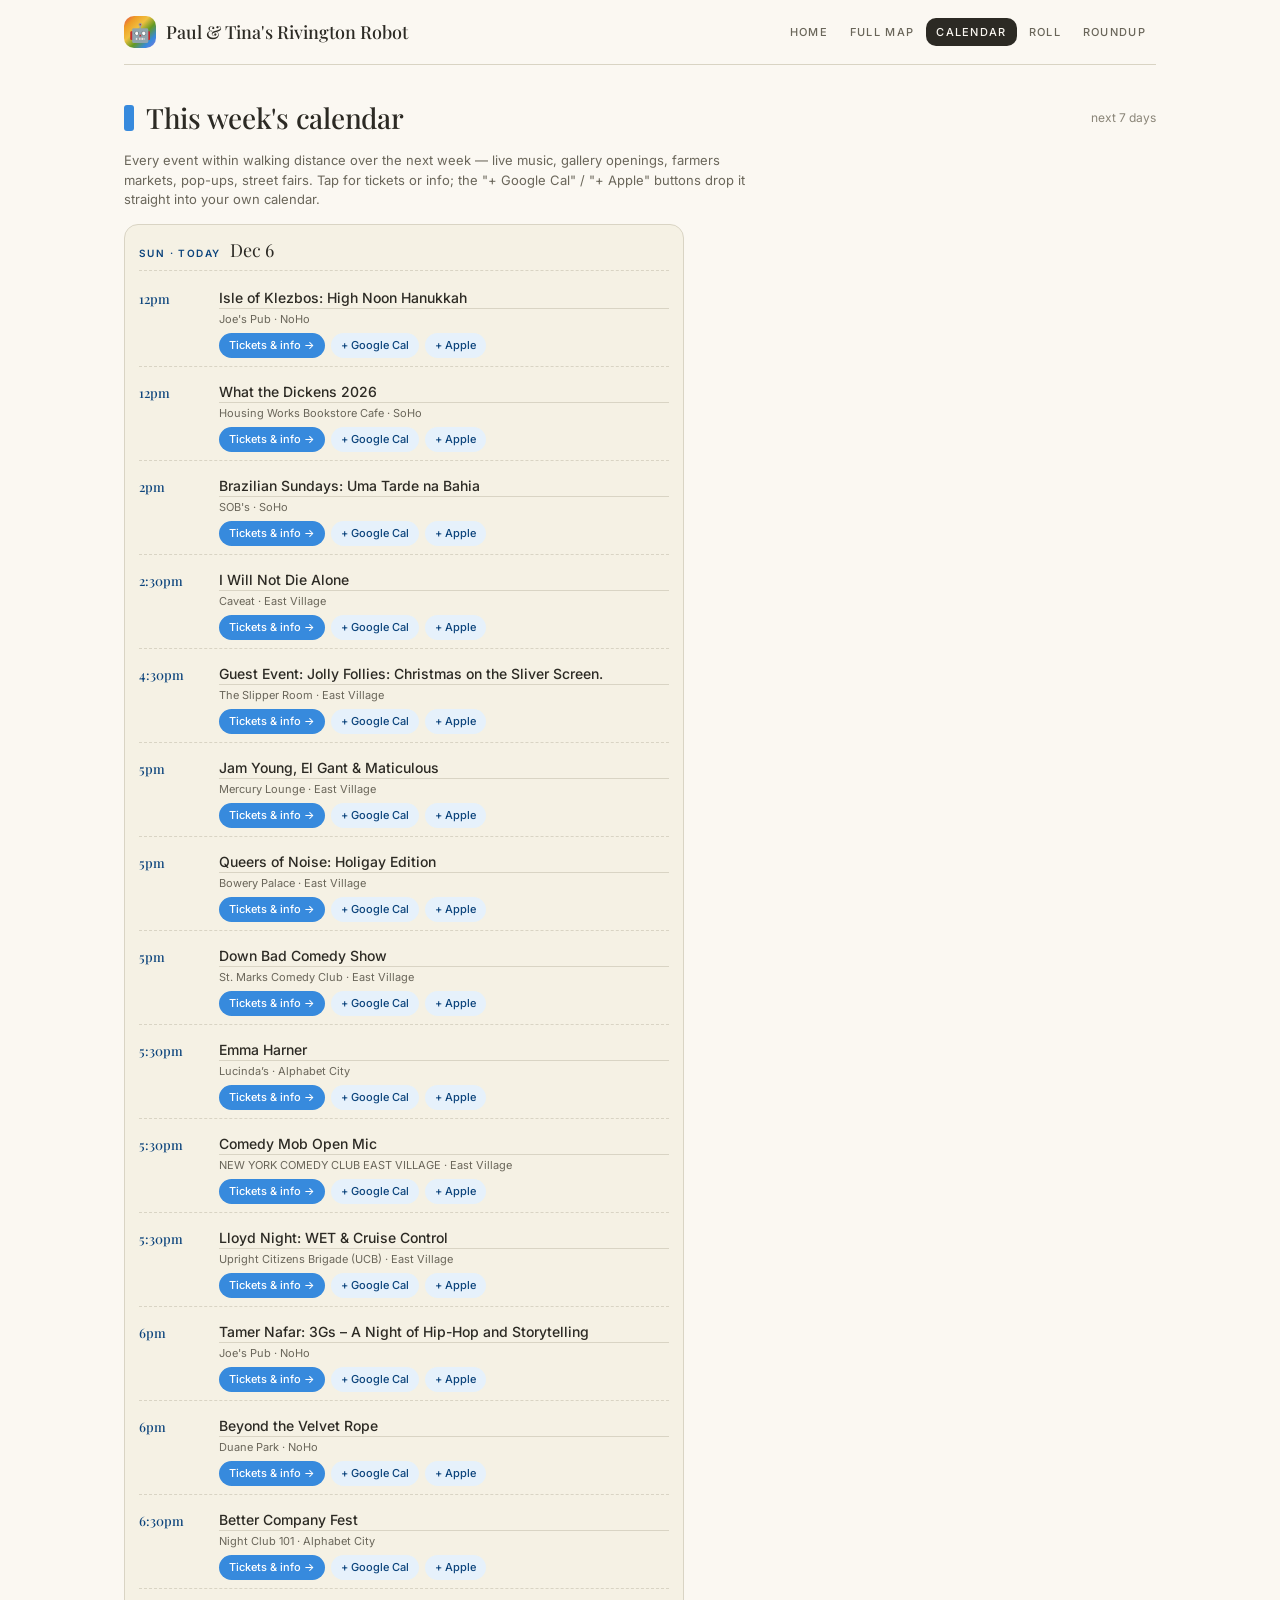
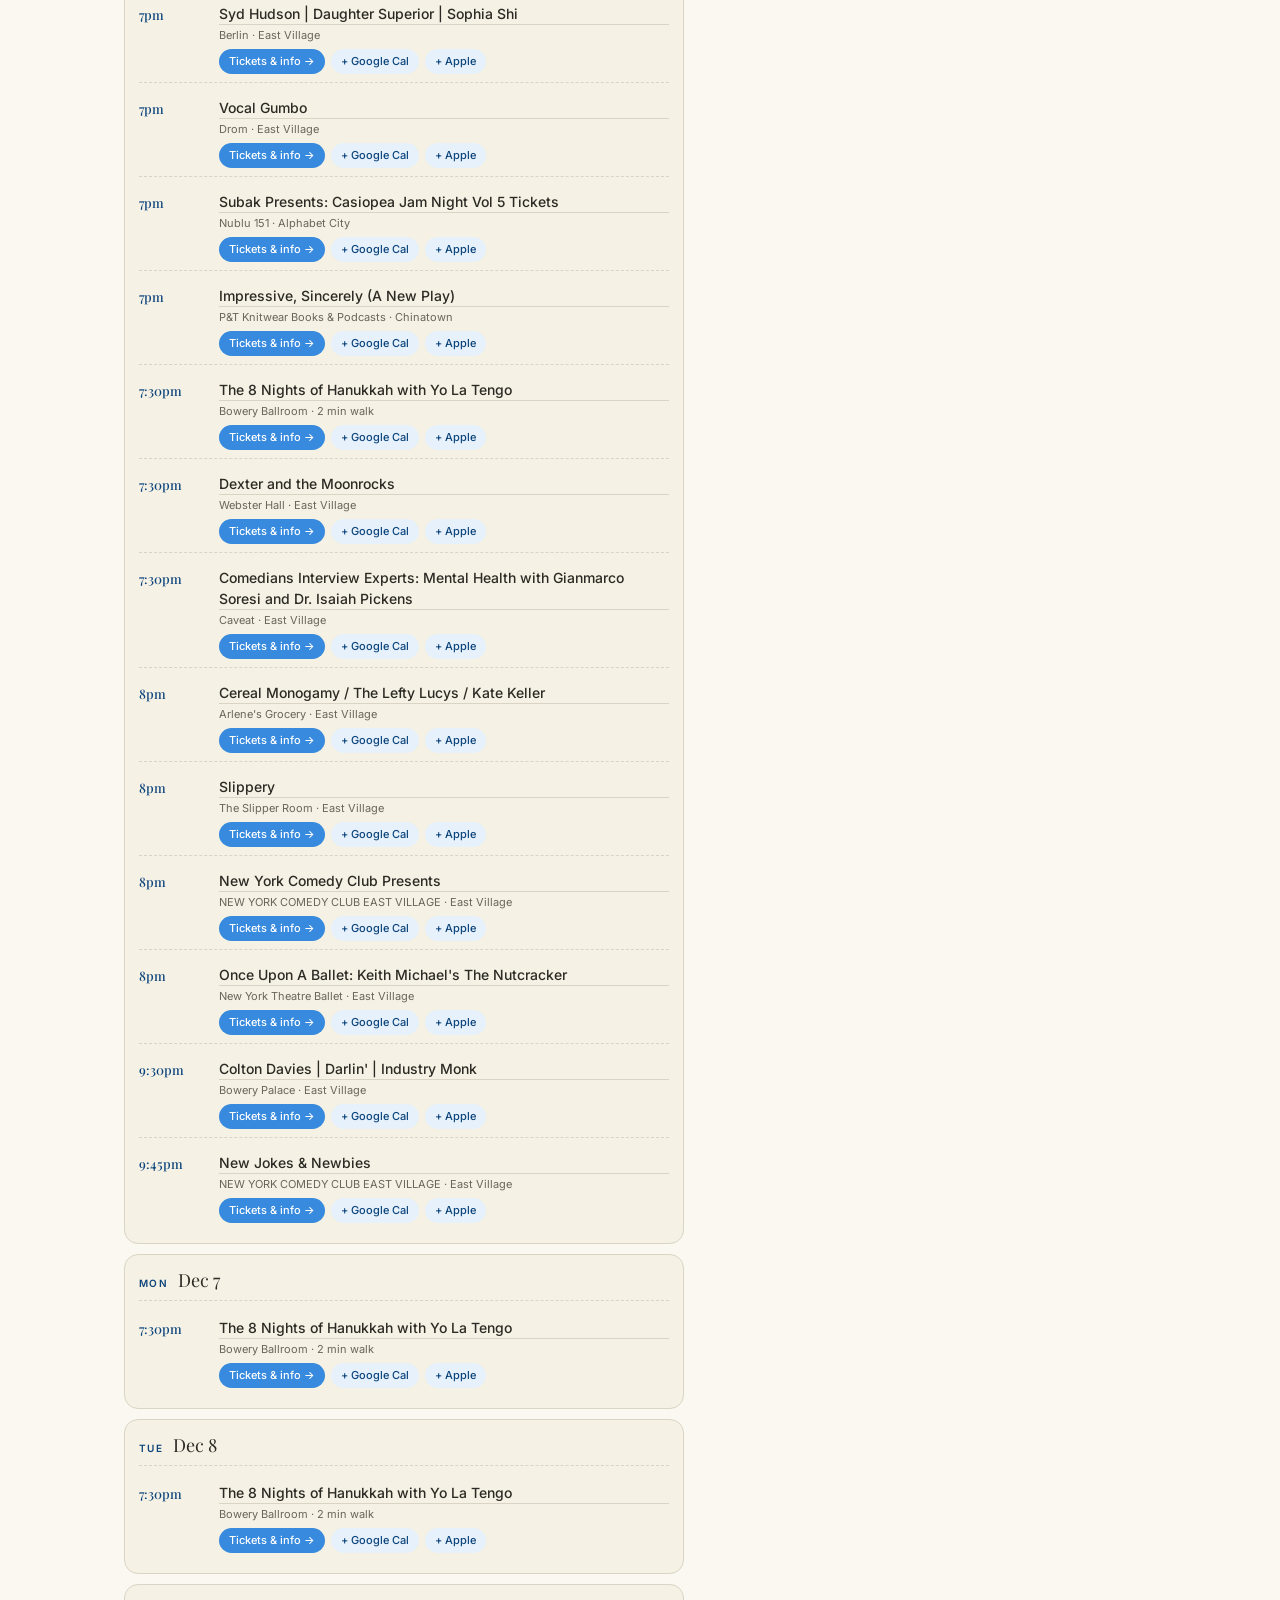
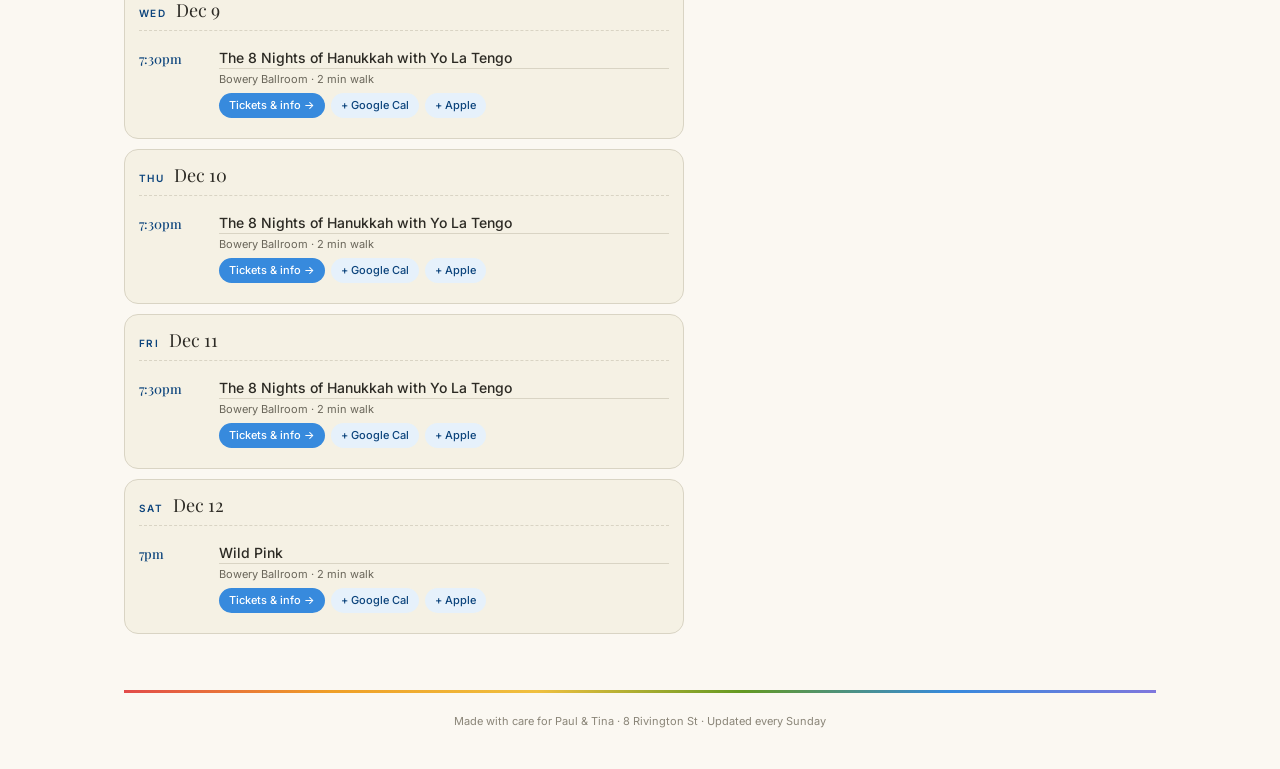
==== calendar.html @ 606c78be "Fix map list error, drop less-certain toggle, hero roundup CTA, ROLL in nav, today/tomorrow only - F" ====
<!DOCTYPE html>
<html lang="en">
<head>
<meta charset="UTF-8">
<meta name="viewport" content="width=device-width, initial-scale=1.0">
<title>Calendar · Rivington Robot</title>
<link rel="stylesheet" href="styles.css">
</head>
<body>

<div class="container">

  <nav class="nav">
    <div class="nav-brand">
      <div class="nav-logo">🤖</div>
      <div class="nav-title">Paul & Tina's Rivington Robot</div>
    </div>
    <button class="nav-toggle" onclick="document.querySelector('.nav-links').classList.toggle('open')">☰</button>
    <div class="nav-links">
      <a href="index.html">HOME</a>
      <a href="map.html">FULL MAP</a>
      <a href="calendar.html" class="active">CALENDAR</a>
      <a href="roll.html">ROLL</a>
      <a href="roundup.html">ROUNDUP</a>
    </div>
  </nav>

  <section>
    <div class="section-head">
      <div class="section-bar blue"></div>
      <h2>This week's calendar</h2>
      <span class="sub">next 7 days</span>
    </div>
    <p class="section-intro">Every event within walking distance over the next week — live music, gallery openings, farmers markets, pop-ups, street fairs. Tap for tickets or info; the "+ Google Cal" / "+ Apple" buttons drop it straight into your own calendar.</p>
    <div class="week-cal" id="cal-list"><p class="event-empty">Loading this week's events…</p></div>
  </section>

  <footer class="footer">
    <div class="footer-gradient"></div>
    Made with care for Paul & Tina · 8 Rivington St · Updated every Sunday
  </footer>

</div>
<script src="js/events.js"></script>
<script>
try { RobotEvents.initWeek({ listId: 'cal-list', days: 7, perDay: 50 }); } catch (e) { console.error(e); }
</script>
</body>
</html>
---- styles.css ----
/* Paul & Tina's Rivington Robot — shared styles */

@import url('https://fonts.googleapis.com/css2?family=Playfair+Display:wght@400;500;600&family=Inter:wght@400;500;600&display=swap');

:root {
  --cream: #FBF8F2;
  --cream-2: #F5F1E4;
  --cream-3: #EFE8D4;
  --ink: #2C2A24;
  --ink-2: #6a665a;
  --ink-3: #8a8578;
  --rule: #D9D4C4;

  --red: #E24B4A; --red-50: #FCEBEB; --red-800: #A32D2D;
  --orange: #EF9F27; --orange-50: #FAEEDA; --orange-800: #854F0B;
  --yellow: #F0C040;
  --green: #639922; --green-50: #EAF3DE; --green-800: #3B6D11;
  --blue: #378ADD; --blue-50: #E6F1FB; --blue-800: #0C447C;
  --purple: #7F77DD; --purple-50: #EEEDFE; --purple-800: #3C3489;
  --pink: #D4537E; --pink-50: #FBEAF0; --pink-800: #993556;

  --serif: 'Playfair Display', Georgia, serif;
  --sans: 'Inter', -apple-system, BlinkMacSystemFont, system-ui, sans-serif;
}

* { box-sizing: border-box; }

html, body {
  margin: 0; padding: 0;
  background: var(--cream);
  color: var(--ink);
  font-family: var(--sans);
  font-size: 15px;
  line-height: 1.5;
  -webkit-font-smoothing: antialiased;
  scroll-behavior: smooth;
}

a { color: inherit; text-decoration: none; }

.container { max-width: 1080px; margin: 0 auto; padding: 0 24px; }

/* ============ TOP NAV ============ */
.nav {
  display: flex;
  align-items: center;
  justify-content: space-between;
  padding: 16px 0;
  border-bottom: 0.5px solid var(--rule);
  position: sticky;
  top: 0;
  background: rgba(251, 248, 242, 0.95);
  backdrop-filter: blur(8px);
  -webkit-backdrop-filter: blur(8px);
  z-index: 100;
}
.nav-brand { display: flex; align-items: center; gap: 10px; }
.nav-logo {
  width: 32px; height: 32px;
  border-radius: 10px;
  background: linear-gradient(135deg, var(--red) 0%, var(--orange) 20%, var(--yellow) 40%, var(--green) 60%, var(--blue) 80%, var(--purple) 100%);
  display: flex; align-items: center; justify-content: center;
  color: white; font-size: 18px;
}
.nav-title { font-family: var(--serif); font-size: 18px; font-weight: 500; }
.nav-links { display: flex; gap: 2px; font-size: 11px; letter-spacing: 1.3px; font-weight: 500; flex-wrap: wrap; }
.nav-links a {
  padding: 6px 10px; border-radius: 10px; color: var(--ink-2);
  transition: background 0.15s;
}
.nav-links a:hover { background: var(--cream-2); }
.nav-links a.active { background: var(--ink); color: var(--cream); }

.nav-toggle { display: none; background: none; border: none; cursor: pointer; padding: 6px; font-size: 20px; }
@media (max-width: 680px) {
  .nav-links { display: none; position: absolute; top: 64px; right: 24px; left: 24px; background: var(--cream); border: 0.5px solid var(--rule); border-radius: 12px; padding: 8px; flex-direction: column; gap: 2px; box-shadow: 0 8px 20px rgba(0,0,0,0.05); }
  .nav-links.open { display: flex; }
  .nav-links a { padding: 10px; }
  .nav-toggle { display: block; }
  .nav-title { font-size: 15px; }
}

/* ============ HERO (home page greeting + briefing) ============ */
.hero {
  padding: 28px 0 32px;
  border-bottom: 0.5px solid var(--rule);
}
.hero-head { margin-bottom: 20px; }
.hero-eyebrow {
  font-size: 10px;
  letter-spacing: 2.2px;
  font-weight: 600;
  color: var(--pink-800);
  text-transform: uppercase;
  margin-bottom: 8px;
}
.hero-title {
  font-family: var(--serif);
  font-size: 38px;
  font-weight: 500;
  line-height: 1.1;
  margin: 0 0 10px;
  letter-spacing: -0.02em;
  color: var(--ink);
}
.hero-sub {
  font-size: 14px;
  color: var(--ink-2);
  line-height: 1.55;
  max-width: 580px;
  margin: 0;
}
@media (max-width: 680px) { .hero-title { font-size: 30px; } }

.roundup-cta {
  display: flex; align-items: center; gap: 16px;
  margin: 20px 0 22px;
  padding: 16px 20px;
  background: linear-gradient(135deg, var(--orange-50) 0%, #FFF4DE 100%);
  border: 1px solid #F0D8A3;
  border-radius: 16px;
  text-decoration: none;
  color: var(--ink);
  transition: transform .15s ease, box-shadow .15s ease, background .15s ease;
  box-shadow: 0 1px 2px rgba(44, 42, 36, 0.04);
}
.roundup-cta:hover { transform: translateY(-2px); box-shadow: 0 8px 20px rgba(239, 159, 39, 0.18); }
.roundup-cta-body { flex: 1; min-width: 0; }
.roundup-cta-eyebrow { font-size: 10px; letter-spacing: 1.8px; color: var(--orange-800); font-weight: 600; text-transform: uppercase; margin-bottom: 4px; }
.roundup-cta-title { font-family: var(--serif); font-size: 20px; font-weight: 500; line-height: 1.15; letter-spacing: -0.01em; color: var(--ink); }
.roundup-cta-sub { font-size: 12.5px; color: var(--ink-2); margin-top: 4px; line-height: 1.45; }
.roundup-cta-arrow { font-size: 26px; color: var(--orange-800); flex: none; }

/* ============ BRIEFING ============ */
.briefing {
  padding: 16px 0 20px;
  border-bottom: 0.5px solid var(--rule);
}
.b-grid {
  display: grid;
  grid-template-columns: repeat(3, 1fr);
  gap: 10px;
}
@media (max-width: 680px) { .b-grid { grid-template-columns: 1fr; } }
.b-card {
  display: flex; gap: 12px; align-items: center;
  padding: 12px 14px;
  background: #ffffff;
  border: 0.5px solid var(--rule);
  border-radius: 14px;
  box-shadow: 0 1px 2px rgba(44, 42, 36, 0.03);
  transition: box-shadow .15s ease, transform .15s ease;
}
.b-card:hover { box-shadow: 0 4px 14px rgba(44, 42, 36, 0.06); }
.b-icon { font-size: 22px; line-height: 1; filter: saturate(0.9); }
.b-body { min-width: 0; flex: 1; }
.b-main { font-family: var(--serif); font-size: 18px; font-weight: 500; line-height: 1.15; color: var(--ink); white-space: nowrap; overflow: hidden; text-overflow: ellipsis; letter-spacing: -0.01em; }
.b-sub { font-size: 11.5px; color: var(--ink-2); margin-top: 2px; }
.b-sub a { color: var(--blue-800); border-bottom: 1px solid var(--blue-50); transition: border-color .15s; }
.b-sub a:hover { border-bottom-color: var(--blue); }

.section-intro { font-size: 13px; color: var(--ink-2); margin: -6px 0 14px; max-width: 640px; }
.cal-link { text-decoration: underline; color: var(--blue-800); }

.cta-big {
  font-size: 15px; padding: 14px 22px; font-weight: 500;
  background: var(--ink); color: var(--cream); border-color: transparent;
  margin-top: 20px;
  box-shadow: 0 2px 8px rgba(44, 42, 36, 0.12);
  transition: transform .15s ease, box-shadow .15s ease, background .15s ease;
}
.cta-big:hover { background: #3f3c35; transform: translateY(-1px); box-shadow: 0 6px 16px rgba(44, 42, 36, 0.16); }

/* ============ AT THE APARTMENT ============ */
.section-bar.yellow { background: var(--yellow); }
.home-sec { padding-top: 28px; padding-bottom: 28px; }
.ap-grid {
  display: grid;
  grid-template-columns: repeat(2, 1fr);
  gap: 12px;
}
@media (max-width: 680px) { .ap-grid { grid-template-columns: 1fr; } }
.ap-card {
  position: relative;
  padding: 18px 20px;
  background: #ffffff;
  border: 0.5px solid var(--rule);
  border-radius: 16px;
  box-shadow: 0 1px 2px rgba(44, 42, 36, 0.03);
}
.ap-card.ap-stub { background: var(--cream-2); border-style: dashed; box-shadow: none; }
.ap-icon { font-size: 22px; margin-bottom: 8px; }
.ap-title { font-size: 10px; letter-spacing: 1.6px; text-transform: uppercase; font-weight: 600; color: var(--ink-3); margin-bottom: 8px; }
.ap-main { font-family: var(--serif); font-size: 22px; font-weight: 500; line-height: 1.15; letter-spacing: -0.01em; color: var(--ink); }
.ap-sub { font-size: 12.5px; color: var(--ink-2); margin-top: 6px; line-height: 1.5; }

/* ============ CHIP ROW + DRILL-DOWN ============ */
.chip-row { display: flex; flex-wrap: wrap; gap: 6px; }
.filter-chip.partial { background: var(--cream-2); color: var(--ink-2); border-style: dashed; box-shadow: none; }
.chip-group { display: inline-flex; align-items: stretch; padding: 0; overflow: hidden; }
.chip-group .chip-label { padding: 6px 10px 6px 13px; cursor: pointer; }
.chip-group .chip-caret {
  background: transparent;
  border: none;
  border-left: 0.5px solid rgba(0,0,0,0.08);
  padding: 0 10px;
  color: inherit;
  cursor: pointer;
  font-size: 10px;
  opacity: 0.7;
  display: inline-flex; align-items: center;
  transition: transform .15s, opacity .15s, background .15s;
}
.chip-group.active .chip-caret { border-left-color: rgba(255,255,255,0.3); }
.chip-group .chip-caret:hover { opacity: 1; background: rgba(0,0,0,0.05); }
.chip-group.open .chip-caret { transform: rotate(180deg); opacity: 1; }
.chip-group.open { outline: 2px solid var(--ink); outline-offset: 2px; }

.sub-tray {
  margin-top: 10px;
  padding: 12px 14px;
  background: var(--cream-2);
  border: 0.5px solid var(--rule);
  border-radius: 14px;
  animation: trayIn .18s ease-out;
}
@keyframes trayIn { from { opacity: 0; transform: translateY(-4px); } to { opacity: 1; transform: translateY(0); } }
.sub-tray-head {
  display: flex; align-items: center; gap: 10px;
  margin-bottom: 10px;
  font-size: 11px; letter-spacing: 0.3px; color: var(--ink-3);
}
.sub-tray-title { font-weight: 600; text-transform: uppercase; letter-spacing: 1.4px; color: var(--ink-2); flex: 1; }
.sub-tray-act {
  background: transparent;
  border: 0.5px solid var(--rule);
  border-radius: 999px;
  padding: 3px 10px;
  font: 500 11px var(--sans);
  color: var(--ink-2);
  cursor: pointer;
}
.sub-tray-act:hover { background: white; color: var(--ink); }
.sub-tray-close { background: transparent; border: none; color: var(--ink-3); font-size: 11px; cursor: pointer; padding: 4px; }
.sub-tray-close:hover { color: var(--ink); }
.sub-tray-chips { display: flex; flex-wrap: wrap; gap: 6px; }
.chip-sub { font-size: 11.5px; padding: 5px 11px; }

/* ============ WEEK CALENDAR (home page) ============ */
.week-cal { display: grid; grid-template-columns: 1fr; gap: 10px; }
.wk-day {
  border: 0.5px solid var(--rule);
  border-radius: 14px;
  background: var(--cream-2);
  padding: 12px 14px;
}
.wk-day.wk-empty { background: transparent; opacity: 0.6; }
.wk-head { display: flex; align-items: baseline; gap: 10px; margin-bottom: 8px; border-bottom: 0.5px dashed var(--rule); padding-bottom: 6px; }
.wk-dow { font-size: 10px; letter-spacing: 1.4px; font-weight: 600; color: var(--blue-800); }
.wk-date { font-family: var(--serif); font-size: 18px; color: var(--ink); }
.wk-none { font-size: 12px; color: var(--ink-3); font-style: italic; }
.wk-events { display: flex; flex-direction: column; gap: 6px; }
.wk-ev { display: flex; gap: 12px; padding: 8px 0; border-bottom: 0.5px dashed var(--rule); }
.wk-ev:last-child { border-bottom: none; }
.wk-time { font-family: var(--serif); font-size: 13px; font-weight: 500; color: var(--blue-800); min-width: 68px; padding-top: 2px; }
.wk-body { flex: 1; min-width: 0; }
.wk-name { font-weight: 500; font-size: 14px; color: var(--ink); display: block; }
a.wk-name { border-bottom: 1px solid var(--rule); }
a.wk-name:hover { border-bottom-color: var(--ink); }
.wk-meta { font-size: 11px; color: var(--ink-2); margin-top: 2px; }
.wk-links { display: flex; flex-wrap: wrap; gap: 6px; margin-top: 6px; }
.wk-tix { font-size: 11px; font-weight: 500; color: white; background: var(--blue); padding: 4px 10px; border-radius: 999px; }
.wk-cal { font-size: 11px; font-weight: 500; color: var(--blue-800); background: var(--blue-50); padding: 4px 10px; border-radius: 999px; }
.wk-more { display: inline-block; font-size: 11px; color: var(--ink-3); margin-top: 8px; text-decoration: underline; }

/* ============ SECTIONS ============ */
section { padding: 32px 0; border-bottom: 0.5px solid var(--rule); }
section:last-of-type { border-bottom: none; }

.section-head { display: flex; align-items: center; gap: 12px; margin-bottom: 18px; }
.section-bar { width: 10px; height: 26px; border-radius: 3px; }
.section-bar.red { background: var(--red); }
.section-bar.orange { background: var(--orange); }
.section-bar.green { background: var(--green); }
.section-bar.blue { background: var(--blue); }
.section-bar.purple { background: var(--purple); }
.section-bar.pink { background: var(--pink); }
.section-head h2 {
  font-family: var(--serif);
  font-size: 28px;
  font-weight: 500;
  margin: 0;
  letter-spacing: -0.01em;
}
.section-head .sub { font-size: 12px; color: var(--ink-3); margin-left: auto; }

/* ============ LEAFLET MAP ============ */
#map, #map-full {
  width: 100%;
  height: 420px;
  border-radius: 16px;
  border: 0.5px solid var(--rule);
  background: var(--cream-2);
  z-index: 1;
}
#map-full { height: calc(100vh - 220px); min-height: 500px; }

.map-filters {
  display: flex;
  flex-wrap: wrap;
  gap: 6px;
  margin-bottom: 12px;
}
.filter-chip {
  padding: 6px 13px;
  border-radius: 999px;
  font-size: 12px;
  font-weight: 500;
  cursor: pointer;
  border: 0.5px solid var(--rule);
  background: #ffffff;
  color: var(--ink-2);
  transition: all 0.15s ease;
  user-select: none;
}
.filter-chip:hover { background: var(--cream-2); transform: translateY(-1px); }
.filter-chip.active { color: white; border-color: transparent; box-shadow: 0 1px 3px rgba(44, 42, 36, 0.12); }
.filter-chip.active.c-red { background: var(--red); }
.filter-chip.active.c-orange { background: var(--orange); color: var(--orange-800); }
.filter-chip.active.c-yellow { background: var(--yellow); color: var(--orange-800); }
.filter-chip.active.c-green { background: var(--green); }
.filter-chip.active.c-blue { background: var(--blue); }
.filter-chip.active.c-purple { background: var(--purple); }

/* leaflet popup customization */
.leaflet-popup-content-wrapper { border-radius: 10px !important; }
.leaflet-popup-content { font-family: var(--sans) !important; margin: 10px 14px !important; font-size: 13px !important; }
.leaflet-popup-content .pop-name { font-weight: 600; font-size: 14px; }
.leaflet-popup-content .pop-sub { font-size: 11px; color: var(--ink-2); margin-top: 2px; }

/* ============ HIGHLIGHTS ============ */
.highlights { display: grid; grid-template-columns: repeat(3, 1fr); gap: 8px; margin-top: 16px; }
@media (max-width: 760px) { .highlights { grid-template-columns: 1fr 1fr; } }
@media (max-width: 440px) { .highlights { grid-template-columns: 1fr; } }
.hl { display: flex; gap: 10px; align-items: center; padding: 9px 12px; border-radius: 12px; }
.hl-min { font-family: var(--serif); font-size: 18px; font-weight: 500; line-height: 1; }
.hl-min .unit { font-size: 9px; color: var(--ink-2); letter-spacing: 1px; margin-top: 2px; display: block; font-family: var(--sans); font-weight: 400; }
.hl-body { flex: 1; min-width: 0; }
.hl-name { font-size: 13px; font-weight: 500; }
.hl-sub { font-size: 11px; color: var(--ink-2); }
.hl.red { background: var(--red-50); } .hl.red .hl-min { color: var(--red-800); }
.hl.orange { background: var(--orange-50); } .hl.orange .hl-min { color: var(--orange-800); }
.hl.green { background: var(--green-50); } .hl.green .hl-min { color: var(--green-800); }
.hl.blue { background: var(--blue-50); } .hl.blue .hl-min { color: var(--blue-800); }
.hl.purple { background: var(--purple-50); } .hl.purple .hl-min { color: var(--purple-800); }

.cta-link {
  display: inline-flex; align-items: center; gap: 6px;
  margin-top: 16px; padding: 8px 16px;
  border: 0.5px solid #C4BFB0; border-radius: 12px;
  font-size: 13px;
}
.cta-link:hover { background: var(--cream-2); }

/* ============ SUBWAY REACH ============ */
.reach-grid { display: grid; grid-template-columns: repeat(3, 1fr); gap: 12px; }
@media (max-width: 760px) { .reach-grid { grid-template-columns: 1fr 1fr; } }
@media (max-width: 440px) { .reach-grid { grid-template-columns: 1fr; } }
.reach-card { padding: 14px; border-radius: 12px; border: 0.5px solid transparent; }
.reach-card.red { background: var(--red-50); border-color: #F7C1C1; }
.reach-card.orange { background: var(--orange-50); border-color: #FAC775; }
.reach-card.green { background: var(--green-50); border-color: #C0DD97; }
.reach-card.blue { background: var(--blue-50); border-color: #B5D4F4; }
.reach-card.purple { background: var(--purple-50); border-color: #CECBF6; }
.reach-card.pink { background: var(--pink-50); border-color: #F4C0D1; }
.reach-head { display: flex; align-items: center; gap: 6px; margin-bottom: 8px; }
.line-bullet {
  padding: 3px 8px; color: white; border-radius: 50%;
  font-size: 11px; font-weight: 600; min-width: 22px;
  text-align: center;
}
.line-F, .line-M { background: #FF6319; }
.line-J, .line-Z { background: #996633; }
.line-B, .line-D { background: #FF6319; }
.line-6, .line-4, .line-5 { background: #00933C; }
.reach-meta { font-size: 10px; letter-spacing: 1.3px; font-weight: 500; }
.reach-card.red .reach-meta { color: var(--red-800); }
.reach-card.orange .reach-meta { color: var(--orange-800); }
.reach-card.green .reach-meta { color: var(--green-800); }
.reach-card { transition: transform .15s ease, box-shadow .15s ease; box-shadow: 0 1px 2px rgba(44,42,36,0.03); }
.reach-card:hover { transform: translateY(-2px); box-shadow: 0 6px 18px rgba(44,42,36,0.08); }
.reach-card.blue .reach-meta { color: var(--blue-800); }
.reach-card.purple .reach-meta { color: var(--purple-800); }
.reach-card.pink .reach-meta { color: var(--pink-800); }
.reach-name { font-family: var(--serif); font-size: 18px; font-weight: 500; line-height: 1.2; margin-top: 2px; }
.reach-body { font-size: 12px; color: var(--ink-2); line-height: 1.45; margin-top: 4px; }

/* ============ EVENTS ============ */
.event-list { display: flex; flex-direction: column; gap: 10px; }
.event {
  display: flex; gap: 14px; align-items: flex-start;
  padding: 12px; border-radius: 12px;
  background: var(--blue-50); border: 0.5px solid #B5D4F4;
}
.event-date {
  font-family: var(--serif); font-weight: 500;
  color: var(--blue-800); text-align: center;
  min-width: 48px;
}
.event-date .day { font-size: 22px; line-height: 1; }
.event-date .mon { font-size: 10px; letter-spacing: 1.2px; color: var(--blue-800); font-family: var(--sans); font-weight: 500; margin-top: 2px; display: block; }
.event-body { flex: 1; }
.event-name { font-weight: 500; font-size: 14px; }
.event-meta { font-size: 11px; color: var(--ink-2); margin-top: 2px; }

/* ============ ROLL ============ */
.roll-box {
  background: linear-gradient(145deg, var(--ink) 0%, #211f1a 100%);
  border-radius: 20px;
  padding: 26px;
  color: var(--cream);
  box-shadow: 0 8px 28px rgba(44, 42, 36, 0.18);
}
.roll-label { font-size: 10px; letter-spacing: 1.8px; color: var(--pink); font-weight: 500; }
.roll-title { font-family: var(--serif); font-size: 26px; line-height: 1.15; font-weight: 500; margin: 4px 0 2px; }
.roll-sub { font-size: 12px; color: var(--ink-3); margin-bottom: 16px; }
.roll-label-section { font-size: 10px; letter-spacing: 1.5px; color: var(--ink-3); margin-bottom: 8px; }
.vibes { display: flex; flex-wrap: wrap; gap: 6px; margin-bottom: 16px; }
.vibe {
  padding: 5px 12px;
  background: transparent;
  border: 0.5px solid #5a5852;
  color: var(--ink-3);
  border-radius: 12px;
  font-size: 12px;
  cursor: pointer;
}
.vibe.on { background: var(--pink); color: white; border-color: transparent; }
.roll-btn {
  background: var(--pink);
  border-radius: 14px;
  padding: 14px 20px;
  text-align: center;
  color: white;
  font-weight: 500;
  font-size: 16px;
  cursor: pointer;
  display: flex; align-items: center; justify-content: center; gap: 10px;
  transition: transform 0.1s;
}
.roll-btn:hover { transform: scale(1.02); }
.roll-btn:active { transform: scale(0.98); }
.roll-hint { font-size: 11px; color: var(--ink-3); text-align: center; margin-top: 12px; }
.roll-result {
  margin-top: 16px; padding: 14px;
  background: rgba(255,255,255,0.05); border-radius: 12px;
  border: 0.5px solid #5a5852;
  display: none;
}
.roll-result.show { display: block; }
.roll-result-label { font-size: 9px; letter-spacing: 1.3px; color: var(--pink); margin-bottom: 4px; }
.roll-result-name { font-family: var(--serif); font-size: 20px; font-weight: 500; line-height: 1.2; }
.roll-result-meta { font-size: 11px; color: var(--ink-3); margin-top: 4px; }

/* ============ ESSENTIALS TILES ============ */
.essentials-grid { display: grid; grid-template-columns: repeat(3, 1fr); gap: 10px; }
@media (max-width: 760px) { .essentials-grid { grid-template-columns: 1fr 1fr; } }
@media (max-width: 440px) { .essentials-grid { grid-template-columns: 1fr; } }
.ess {
  padding: 14px;
  border-radius: 12px;
  background: var(--cream-2);
  border: 0.5px solid var(--rule);
}
.ess-icon { font-size: 22px; margin-bottom: 6px; }
.ess-label { font-size: 10px; letter-spacing: 1.3px; color: var(--ink-3); font-weight: 500; }
.ess-name { font-weight: 500; font-size: 13px; margin-top: 2px; }
.ess-meta { font-size: 11px; color: var(--ink-2); margin-top: 2px; }

/* ============ STUB PAGE STYLES ============ */
.stub {
  min-height: 55vh;
  display: flex;
  flex-direction: column;
  align-items: center;
  justify-content: center;
  text-align: center;
  padding: 40px 20px;
  color: var(--ink-2);
}
.stub h1 {
  font-family: var(--serif);
  font-size: 48px;
  font-weight: 500;
  margin: 0 0 12px;
  color: var(--ink);
  letter-spacing: -0.02em;
}
.stub p { max-width: 460px; margin: 0 0 20px; line-height: 1.6; }
.stub-bar { width: 60px; height: 4px; border-radius: 3px; margin-bottom: 20px; }

/* ============ FOOTER ============ */
.footer {
  padding: 24px 0 40px;
  text-align: center;
  font-size: 11px;
  color: var(--ink-3);
}
.footer-gradient {
  height: 3px;
  background: linear-gradient(90deg, var(--red) 0%, var(--orange) 20%, var(--yellow) 40%, var(--green) 60%, var(--blue) 80%, var(--purple) 100%);
  margin-bottom: 20px;
}

/* ============ FULL DATASET (map, list, dice) ============ */
.filter-chip.active.c-pink { background: var(--pink); }
.filter-chip .chip-n { opacity: 0.75; font-weight: 400; margin-left: 2px; }
.show-all { display: flex; align-items: center; gap: 6px; font-size: 12px; color: var(--ink-2); margin: -4px 0 12px; }
.leaflet-popup-content .pop-links { font-size: 12px; margin-top: 6px; }
.leaflet-popup-content .pop-links a { color: var(--blue-800); font-weight: 500; }
.load-err { font-size: 13px; color: var(--red-800); margin-top: 8px; }
.roll-result-meta a { color: var(--pink); font-weight: 500; }

.place-search {
  width: 100%; padding: 11px 14px; border-radius: 12px; border: 0.5px solid var(--rule);
  background: white; font: 15px var(--sans); color: var(--ink); margin-bottom: 10px;
}
.place-list { display: flex; flex-direction: column; }
.place-row { display: flex; align-items: center; gap: 10px; padding: 10px 2px; border-bottom: 0.5px solid var(--rule); }
.place-dot { width: 10px; height: 10px; border-radius: 50%; flex: none; }
.place-body { flex: 1; min-width: 0; }
.place-name { font-size: 14px; font-weight: 500; color: var(--ink); overflow-wrap: anywhere; }
.place-sub { font-size: 11px; color: var(--ink-2); margin-top: 1px; overflow-wrap: anywhere; }
.pick-badge { font-size: 9px; letter-spacing: 0.8px; text-transform: uppercase; background: var(--pink-50); color: var(--pink-800); padding: 1px 6px; border-radius: 8px; vertical-align: 2px; }
.place-min { font-family: var(--serif); font-size: 18px; text-align: center; flex: none; width: 34px; line-height: 1; }
.place-min .unit { display: block; font-family: var(--sans); font-size: 8px; letter-spacing: 1px; color: var(--ink-3); }
.place-go { flex: none; font-size: 12px; font-weight: 500; color: white; background: var(--ink); padding: 6px 12px; border-radius: 12px; text-decoration: none; }
.place-empty { font-size: 13px; color: var(--ink-3); }
.place-more { margin-top: 12px; width: 100%; padding: 11px; border-radius: 12px; border: 0.5px solid var(--rule); background: var(--cream-2); font: 500 13px var(--sans); color: var(--ink); cursor: pointer; }

/* Bigger list view on the Full Map page — the list is the point here. */
.place-search-lg { padding: 14px 18px; font-size: 17px; margin-bottom: 14px; border-radius: 14px; }
.place-list-lg .place-row { padding: 14px 4px; gap: 14px; }
.place-list-lg .place-dot { width: 14px; height: 14px; }
.place-list-lg .place-name { font-size: 16px; }
.place-list-lg .place-sub { font-size: 12px; margin-top: 3px; }
.place-list-lg .place-min { font-size: 22px; width: 42px; }
.place-list-lg .place-min .unit { font-size: 9px; }
.place-list-lg .place-go { font-size: 13px; padding: 8px 14px; border-radius: 14px; }
.list-focus .map-filters, .list-focus .filter-chip { font-size: 12px; }
#map-full { height: calc(100vh - 280px); min-height: 440px; }

/* events, calendar and roundup (js/events.js) */
.event-name a { color: inherit; text-decoration: none; border-bottom: 1px solid var(--rule); }
.event-add { display: flex; gap: 8px; flex-wrap: wrap; margin-top: 8px; }
.event-add a { font-size: 11px; font-weight: 500; color: var(--blue-800); background: var(--blue-50); border-radius: 999px; padding: 4px 10px; text-decoration: none; }
.event-empty { font-size: 13px; color: var(--ink-3); margin: 8px 0; }
.cal-day { font-family: var(--serif); font-size: 18px; margin: 24px 0 8px; }
.roundup-date { font-size: 12px; letter-spacing: 1px; color: var(--orange-800); text-transform: uppercase; }
.roundup-list { margin: 0; padding-left: 18px; font-size: 14px; line-height: 1.7; }
#cal-list, #roundup-body { text-align: left; max-width: 560px; width: 100%; }
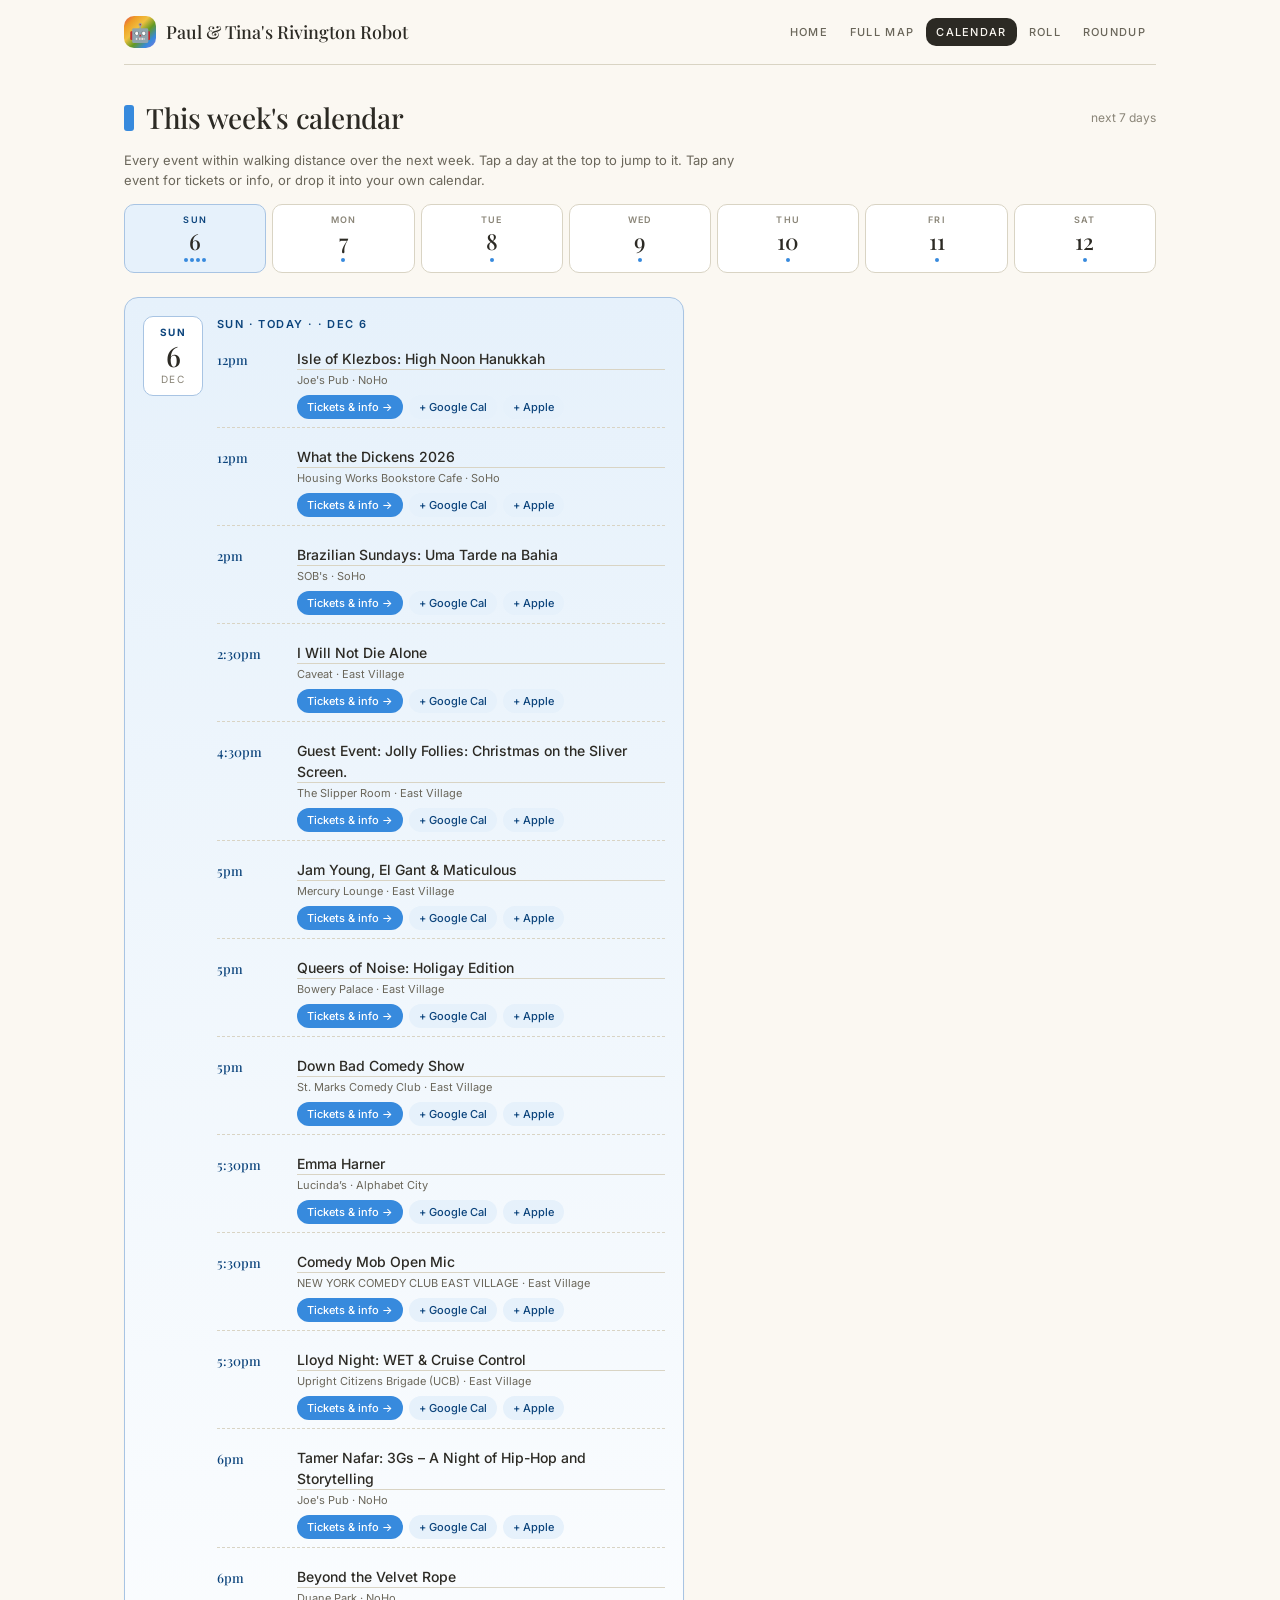
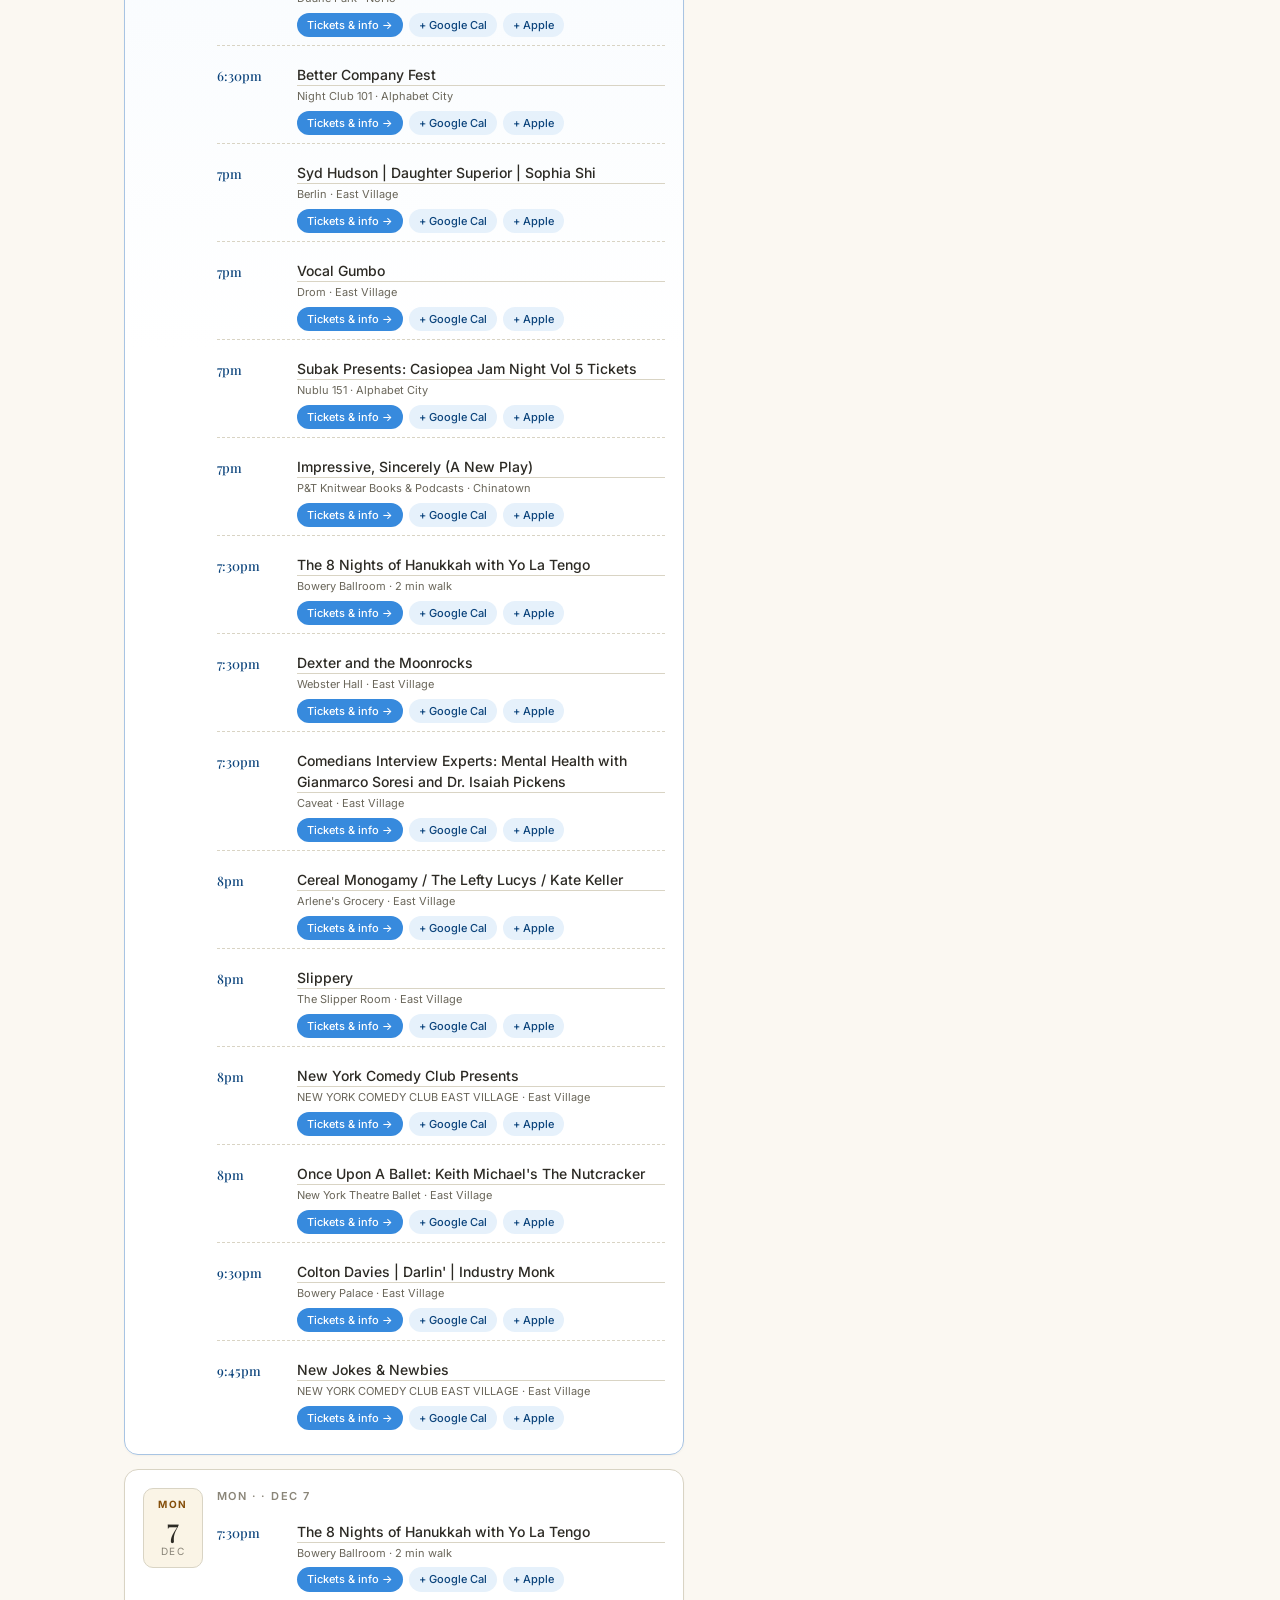
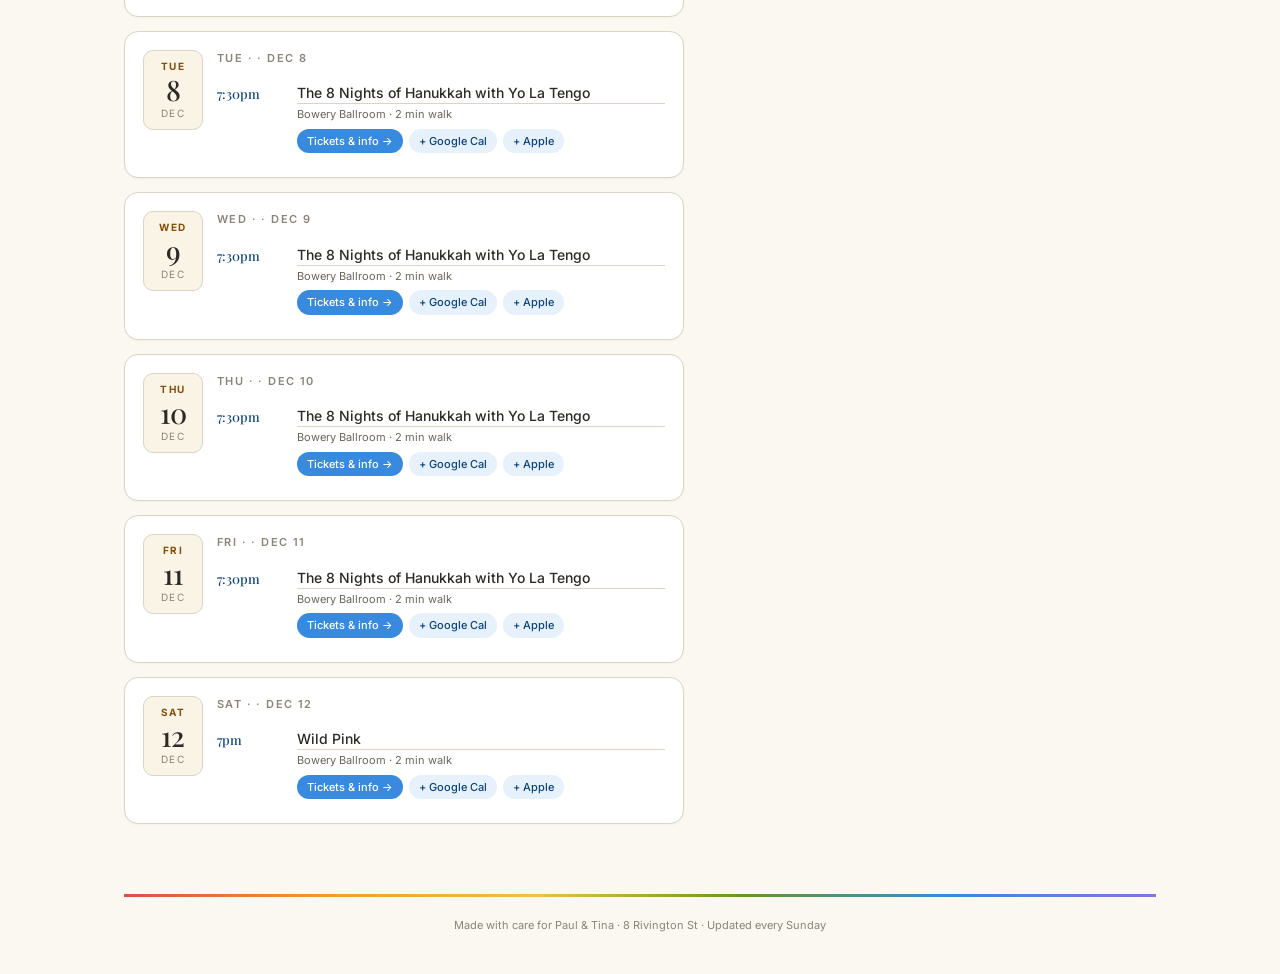
==== commit 84f21564: "Newspaper graphic in hero, planner-style calendar, cache-bust assets - Replaced the orange 'Read thi" ====
--- a/calendar.html
+++ b/calendar.html
@@ -4,7 +4,7 @@
 <meta charset="UTF-8">
 <meta name="viewport" content="width=device-width, initial-scale=1.0">
 <title>Calendar · Rivington Robot</title>
-<link rel="stylesheet" href="styles.css">
+<link rel="stylesheet" href="styles.css?v=3">
 </head>
 <body>
 
@@ -31,8 +31,10 @@
       <h2>This week's calendar</h2>
       <span class="sub">next 7 days</span>
     </div>
-    <p class="section-intro">Every event within walking distance over the next week — live music, gallery openings, farmers markets, pop-ups, street fairs. Tap for tickets or info; the "+ Google Cal" / "+ Apple" buttons drop it straight into your own calendar.</p>
-    <div class="week-cal" id="cal-list"><p class="event-empty">Loading this week's events…</p></div>
+    <p class="section-intro">Every event within walking distance over the next week. Tap a day at the top to jump to it. Tap any event for tickets or info, or drop it into your own calendar.</p>
+
+    <div class="week-strip" id="cal-strip"></div>
+    <div id="cal-list"><p class="event-empty">Loading this week's events…</p></div>
   </section>
 
   <footer class="footer">
@@ -41,9 +43,9 @@
   </footer>
 
 </div>
-<script src="js/events.js"></script>
+<script src="js/events.js?v=3"></script>
 <script>
-try { RobotEvents.initWeek({ listId: 'cal-list', days: 7, perDay: 50 }); } catch (e) { console.error(e); }
+try { RobotEvents.initPlanner({ stripId: 'cal-strip', listId: 'cal-list', days: 7, perDay: 50 }); } catch (e) { console.error(e); }
 </script>
 </body>
 </html>
--- a/styles.css
+++ b/styles.css
@@ -112,24 +112,131 @@
 }
 @media (max-width: 680px) { .hero-title { font-size: 30px; } }
 
-.roundup-cta {
-  display: flex; align-items: center; gap: 16px;
-  margin: 20px 0 22px;
-  padding: 16px 20px;
-  background: linear-gradient(135deg, var(--orange-50) 0%, #FFF4DE 100%);
-  border: 1px solid #F0D8A3;
-  border-radius: 16px;
-  text-decoration: none;
+/* ============ HERO LAYOUT WITH NEWSPAPER ============ */
+.hero-top {
+  display: flex; align-items: flex-start; gap: 24px;
+  margin-bottom: 20px;
+}
+.hero-top .hero-head { flex: 1; min-width: 0; margin-bottom: 0; }
+
+/* ============ NEWSPAPER GRAPHIC ============ */
+.paper-link {
+  flex: none; display: flex; flex-direction: column; align-items: center; gap: 6px;
+  text-decoration: none; color: inherit;
+}
+.paper {
+  position: relative;
+  width: 130px; height: 160px;
+  background: #FAF4E6;
+  border: 1px solid #D9CFB8;
+  box-shadow: 2px 2px 0 #E8DFC6, 0 10px 18px rgba(44, 42, 36, 0.12);
+  padding: 14px 10px 10px;
+  transform: rotate(4deg);
+  transition: transform .18s ease, box-shadow .18s ease;
+  font-family: var(--serif);
   color: var(--ink);
-  transition: transform .15s ease, box-shadow .15s ease, background .15s ease;
+  overflow: hidden;
+}
+.paper-link:hover .paper { transform: rotate(0deg) translateY(-3px) scale(1.04); box-shadow: 2px 2px 0 #E8DFC6, 0 16px 28px rgba(44, 42, 36, 0.22); }
+.paper-tape {
+  position: absolute; top: -8px; left: 50%; transform: translateX(-50%) rotate(-3deg);
+  width: 46px; height: 14px;
+  background: rgba(239, 159, 39, 0.35);
+  border: 0.5px solid rgba(203, 133, 29, 0.4);
+}
+.paper-masthead {
+  font-size: 10px; letter-spacing: 1.2px; text-align: center;
+  font-weight: 700; line-height: 1.1;
+  margin-top: 4px;
+  color: var(--ink);
+}
+.paper-rule { height: 1px; background: var(--ink); margin: 6px 0 8px; opacity: 0.7; }
+.paper-headline {
+  font-size: 15px; font-weight: 500; line-height: 1.1; letter-spacing: -0.01em;
+  text-align: center;
+  margin-bottom: 8px;
+}
+.paper-lines { display: flex; flex-direction: column; gap: 4px; }
+.paper-lines div {
+  height: 3px; background: #D9CFB8; border-radius: 1px;
+}
+.paper-lines div:nth-child(2) { width: 85%; }
+.paper-lines div:nth-child(4) { width: 70%; }
+.paper-lines div:nth-child(5) { width: 90%; }
+.paper-badge {
+  position: absolute; bottom: 8px; right: 8px;
+  font-family: var(--sans); font-size: 9px; font-weight: 700; letter-spacing: 1.2px;
+  background: var(--orange); color: white;
+  padding: 3px 7px; border-radius: 3px;
+  transform: rotate(-4deg);
+}
+.paper-caption {
+  font-size: 10px; color: var(--ink-3); letter-spacing: 0.8px; text-transform: uppercase;
+}
+@media (max-width: 680px) {
+  .hero-top { gap: 14px; }
+  .paper { width: 108px; height: 138px; padding: 12px 8px 8px; }
+  .paper-masthead { font-size: 9px; }
+  .paper-headline { font-size: 13px; }
+}
+
+/* ============ WEEK PLANNER (calendar.html) ============ */
+.week-strip {
+  display: grid; grid-template-columns: repeat(7, 1fr); gap: 6px;
+  margin: 6px 0 24px;
+}
+.strip-day {
+  background: white; border: 1px solid var(--rule); border-radius: 10px;
+  padding: 8px 4px; text-align: center; cursor: pointer;
+  text-decoration: none; color: var(--ink);
+  transition: transform .12s ease, box-shadow .12s ease, border-color .12s ease;
+}
+.strip-day:hover { transform: translateY(-2px); box-shadow: 0 4px 10px rgba(44, 42, 36, 0.08); }
+.strip-day.today { background: var(--blue-50); border-color: var(--blue-300, #A8C4E3); }
+.strip-day.empty { opacity: 0.45; }
+.strip-dow { font-size: 9px; letter-spacing: 1.2px; font-weight: 600; color: var(--ink-3); }
+.strip-day.today .strip-dow { color: var(--blue-800); }
+.strip-date { font-family: var(--serif); font-size: 22px; font-weight: 500; line-height: 1; margin-top: 3px; }
+.strip-dots { display: flex; justify-content: center; gap: 2px; margin-top: 6px; min-height: 6px; }
+.strip-dots span {
+  width: 4px; height: 4px; border-radius: 50%; background: var(--blue);
+  display: inline-block;
+}
+
+.planner-day {
+  display: flex; gap: 14px;
+  background: white; border: 1px solid var(--rule); border-radius: 14px;
+  padding: 18px 18px 16px; margin-bottom: 14px;
   box-shadow: 0 1px 2px rgba(44, 42, 36, 0.04);
-}
-.roundup-cta:hover { transform: translateY(-2px); box-shadow: 0 8px 20px rgba(239, 159, 39, 0.18); }
-.roundup-cta-body { flex: 1; min-width: 0; }
-.roundup-cta-eyebrow { font-size: 10px; letter-spacing: 1.8px; color: var(--orange-800); font-weight: 600; text-transform: uppercase; margin-bottom: 4px; }
-.roundup-cta-title { font-family: var(--serif); font-size: 20px; font-weight: 500; line-height: 1.15; letter-spacing: -0.01em; color: var(--ink); }
-.roundup-cta-sub { font-size: 12.5px; color: var(--ink-2); margin-top: 4px; line-height: 1.45; }
-.roundup-cta-arrow { font-size: 26px; color: var(--orange-800); flex: none; }
+  scroll-margin-top: 80px;
+}
+.planner-day.today { border-color: var(--blue-300, #A8C4E3); background: linear-gradient(180deg, var(--blue-50) 0%, white 60%); }
+.planner-day.empty .planner-events { color: var(--ink-3); font-style: italic; font-size: 13px; padding-top: 6px; }
+.planner-date {
+  flex: none; width: 60px;
+  border: 1px solid var(--rule); border-radius: 10px;
+  padding: 8px 4px; text-align: center;
+  background: #FAF4E6;
+  align-self: flex-start;
+}
+.planner-day.today .planner-date { background: white; border-color: var(--blue-300, #A8C4E3); }
+.planner-dow { font-size: 10px; letter-spacing: 1.4px; font-weight: 700; color: var(--orange-800); }
+.planner-day.today .planner-dow { color: var(--blue-800); }
+.planner-date-num { font-family: var(--serif); font-size: 28px; font-weight: 500; line-height: 1; margin-top: 2px; }
+.planner-mon { font-size: 10px; color: var(--ink-3); letter-spacing: 1.2px; margin-top: 2px; }
+.planner-body { flex: 1; min-width: 0; }
+.planner-title { font-size: 11px; letter-spacing: 1.4px; font-weight: 600; color: var(--ink-3); text-transform: uppercase; margin-bottom: 8px; }
+.planner-day.today .planner-title { color: var(--blue-800); }
+.planner-events { display: flex; flex-direction: column; gap: 10px; }
+@media (max-width: 480px) {
+  .week-strip { gap: 4px; }
+  .strip-day { padding: 6px 2px; border-radius: 8px; }
+  .strip-date { font-size: 18px; }
+  .strip-dow { font-size: 8px; letter-spacing: 1px; }
+  .planner-day { padding: 14px; gap: 10px; }
+  .planner-date { width: 52px; }
+  .planner-date-num { font-size: 24px; }
+}
 
 /* ============ BRIEFING ============ */
 .briefing {
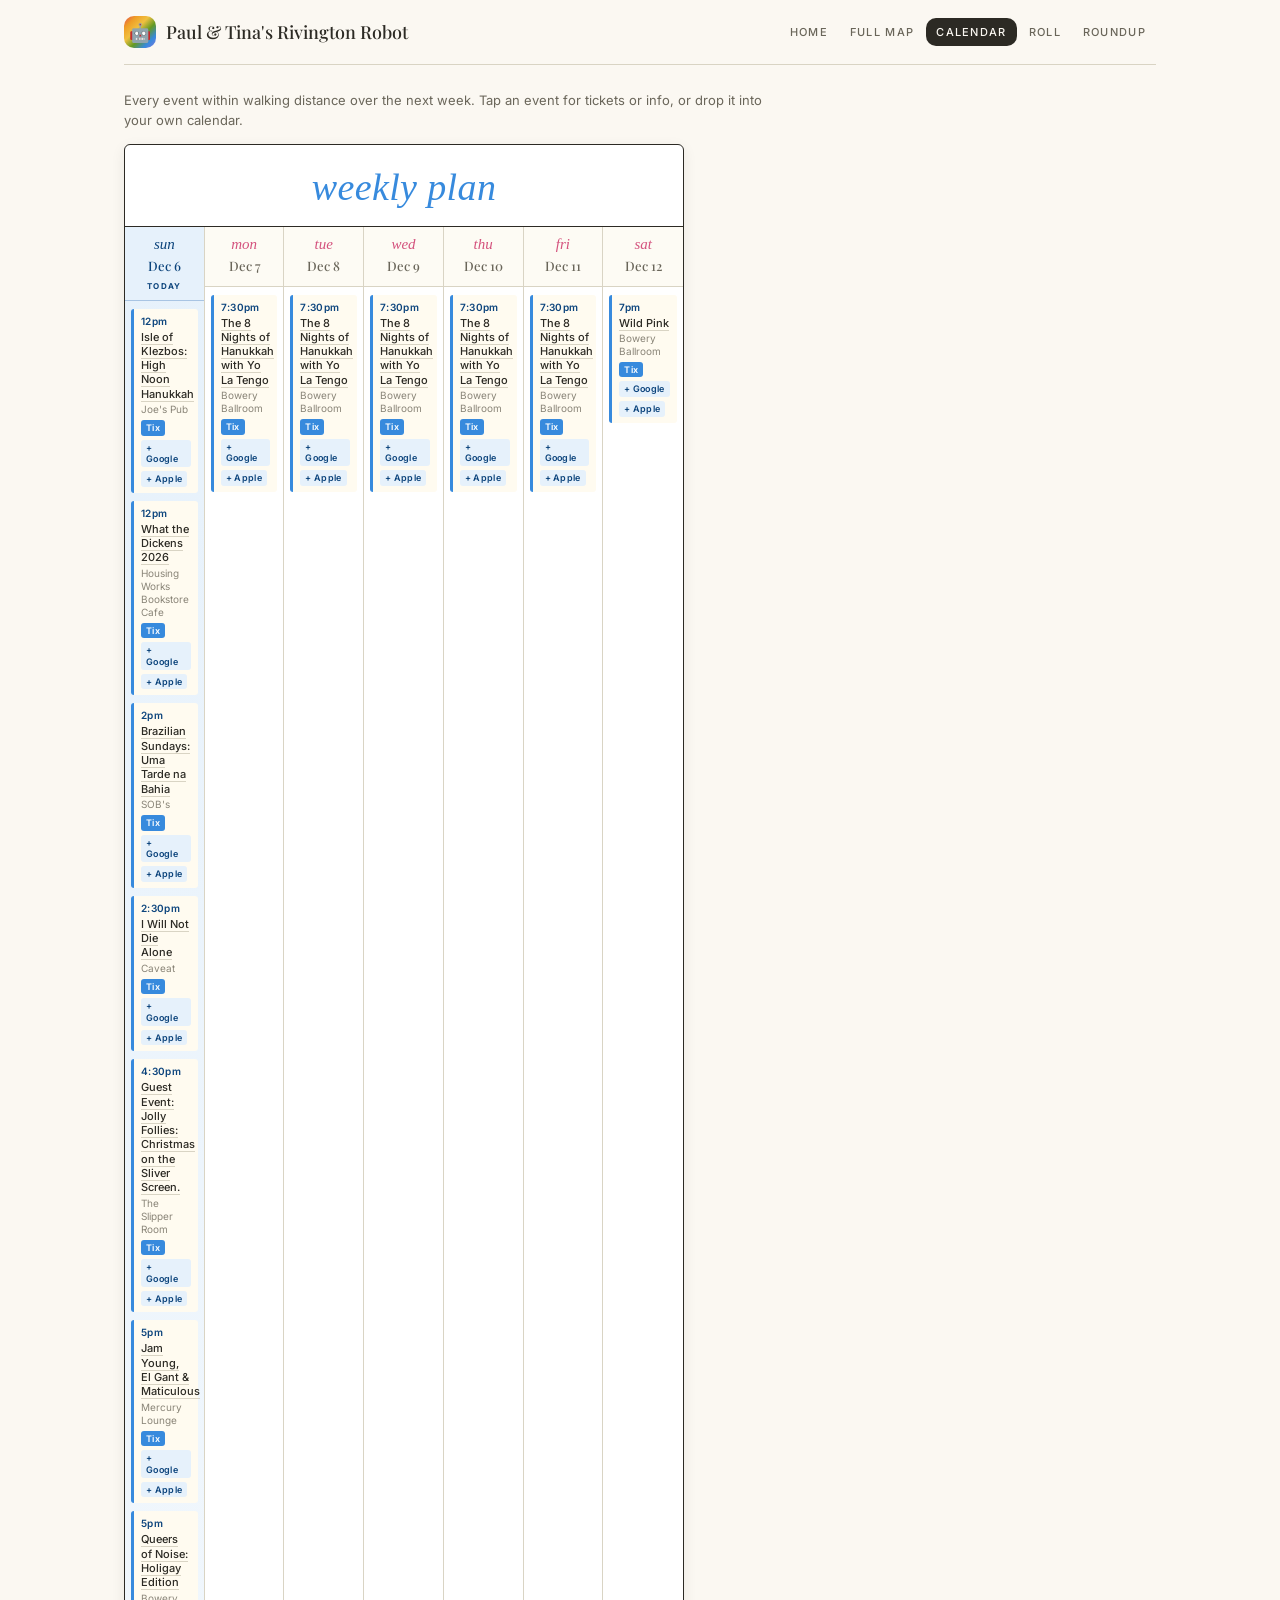
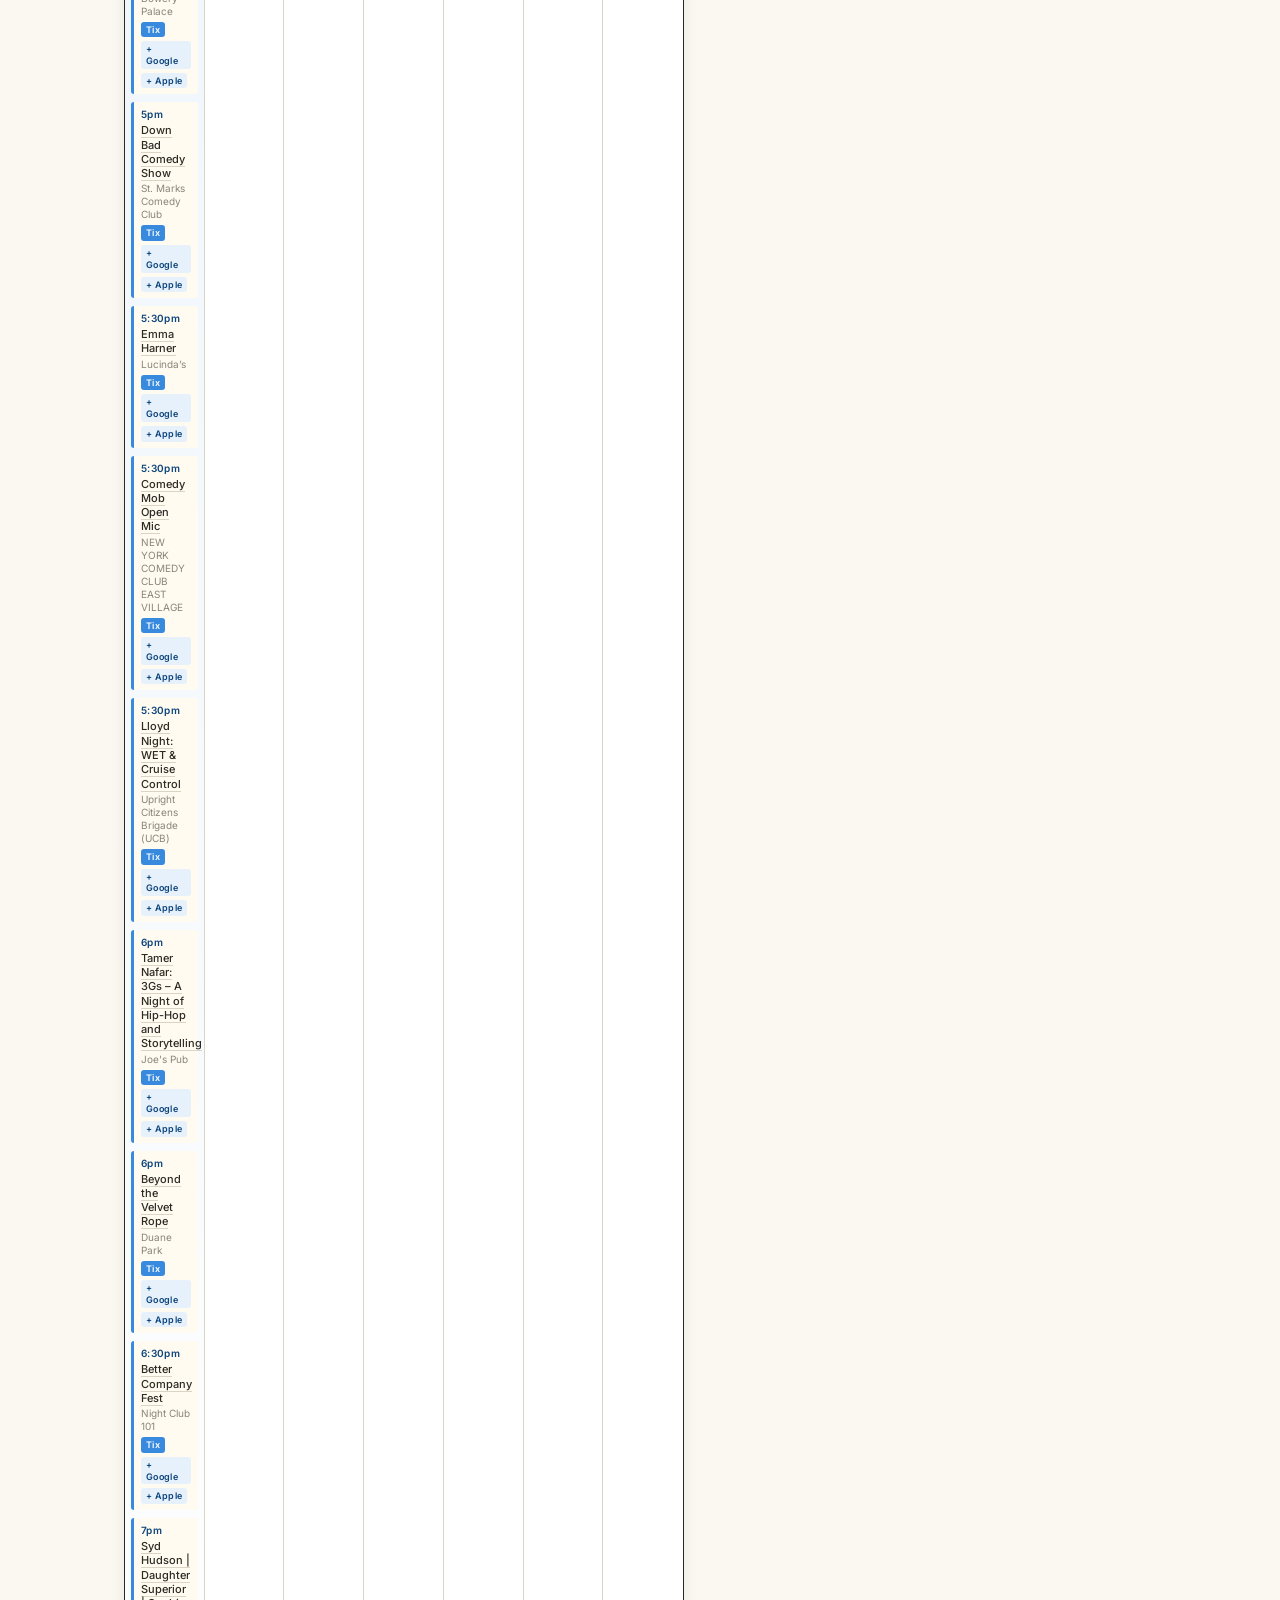
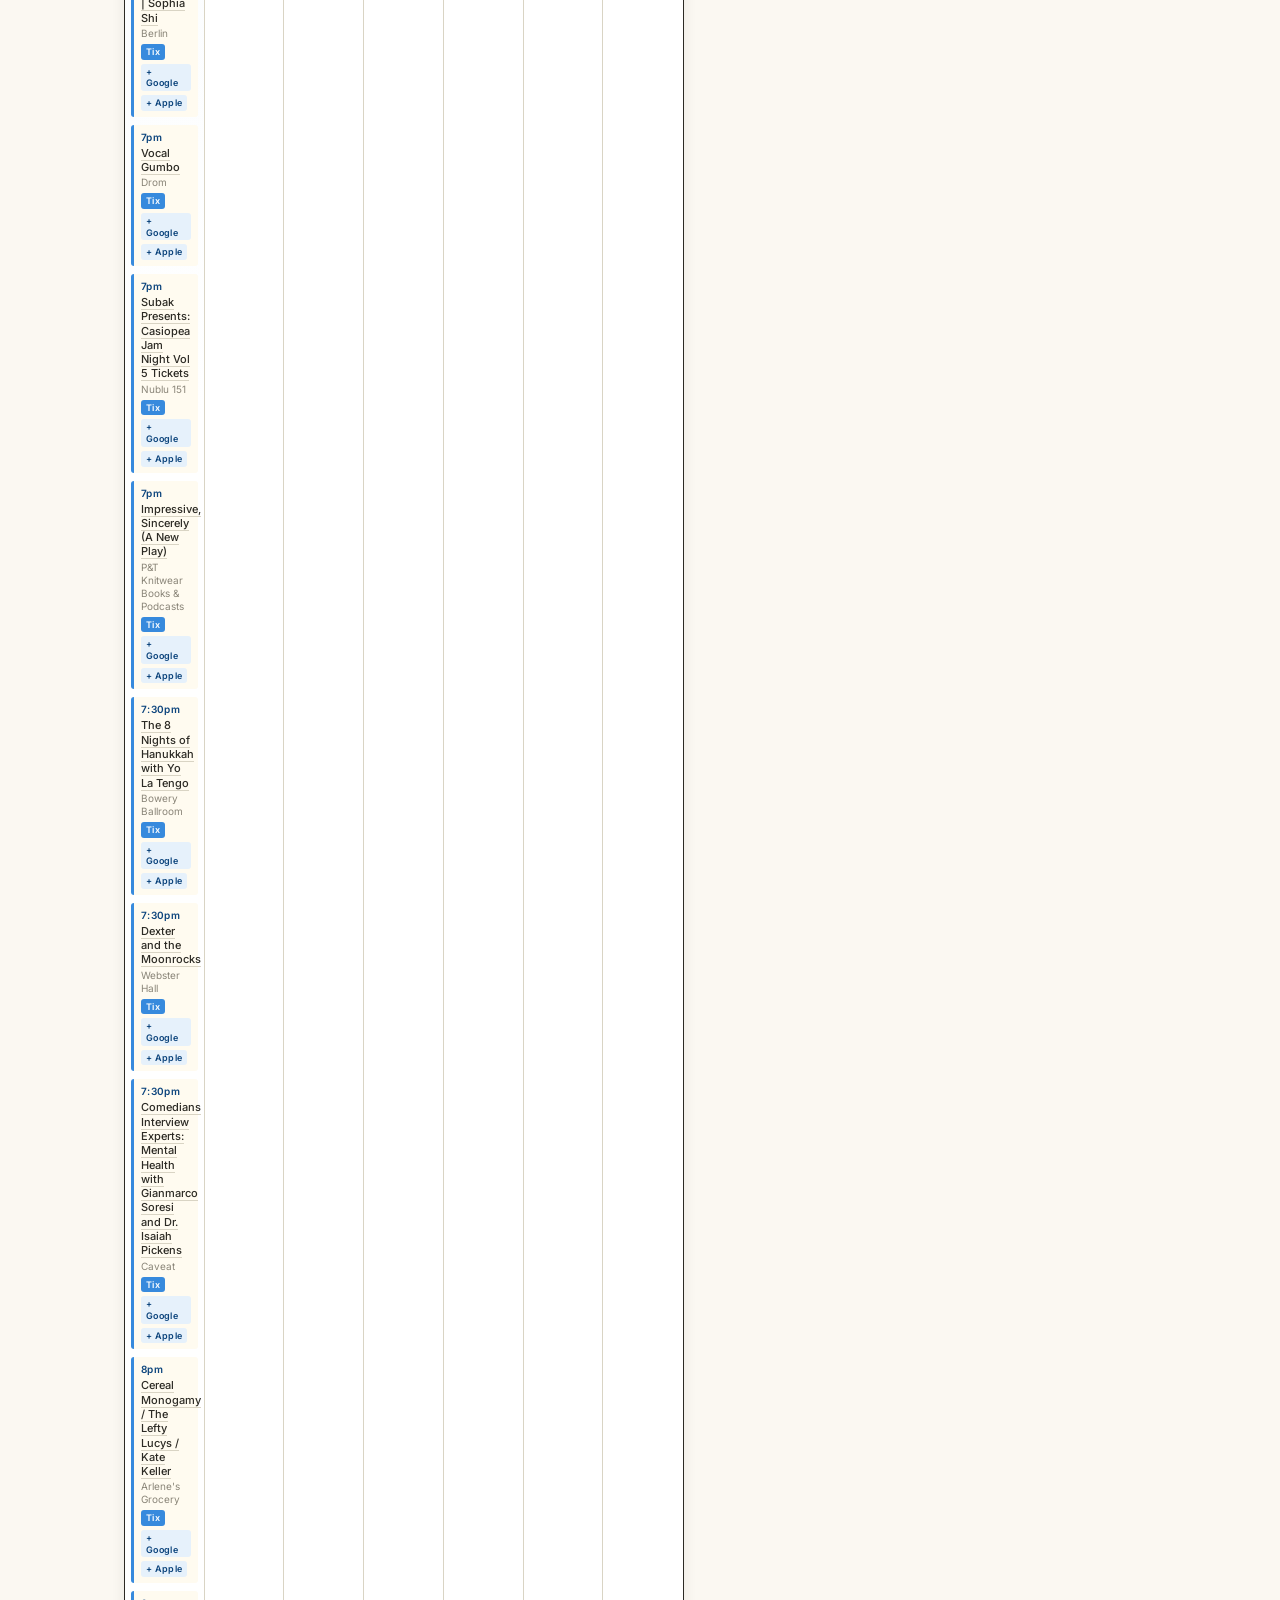
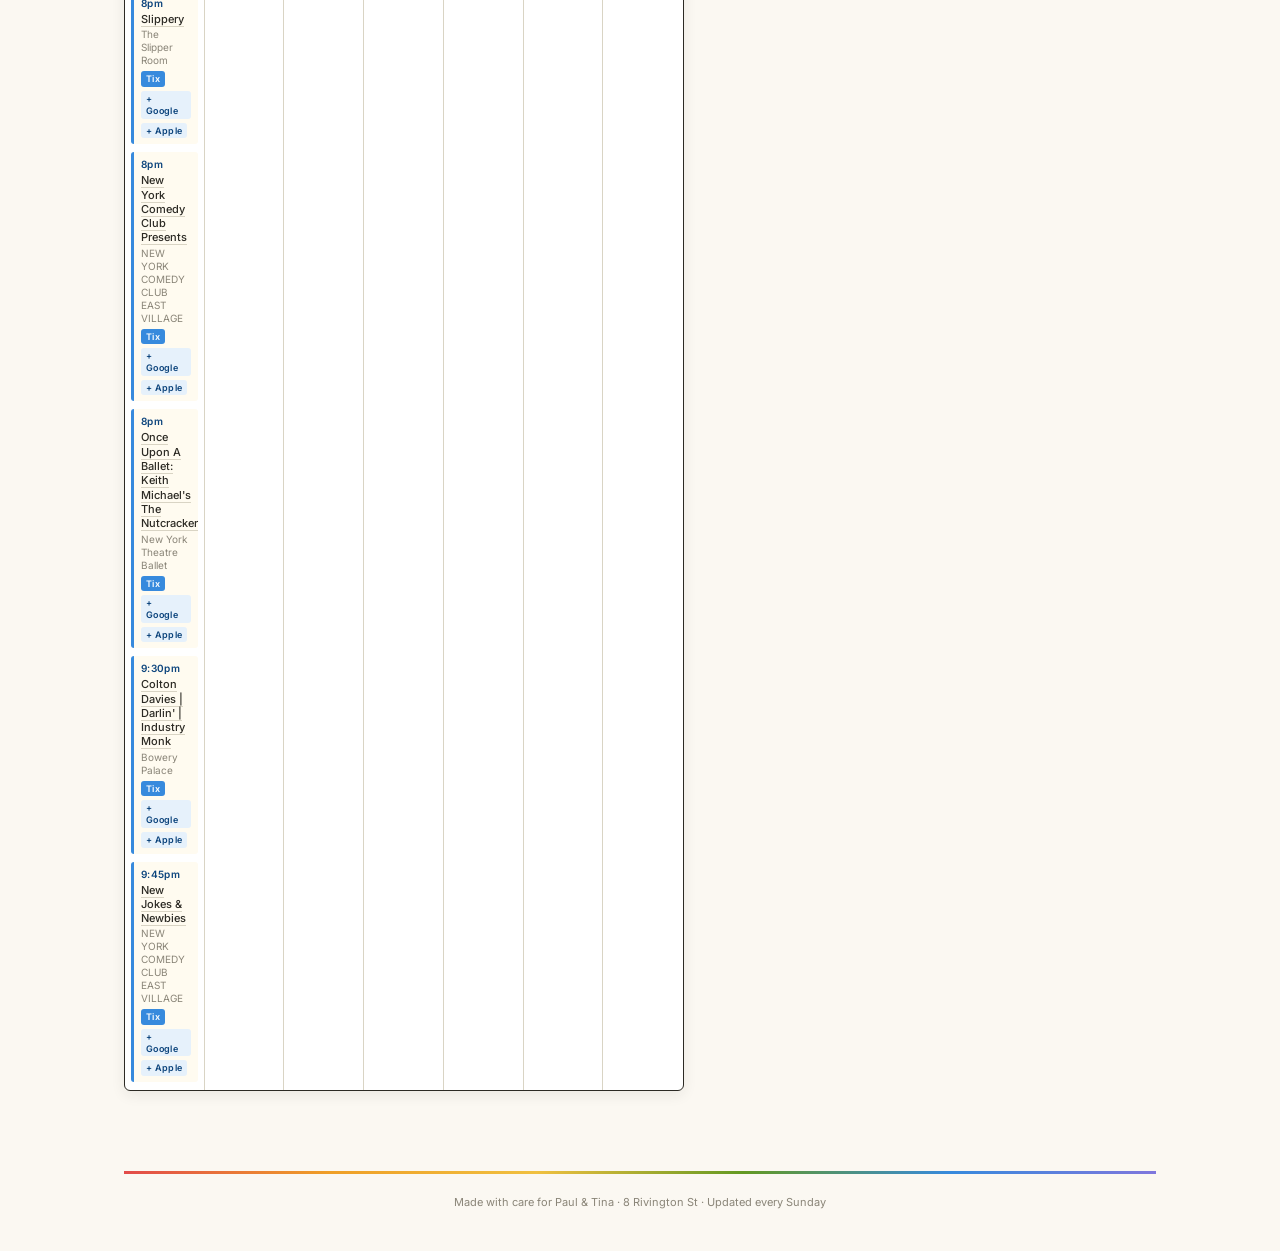
==== commit c7c0146a: "Dice graphic next to the newspaper, horizontal weekly-plan grid - Added a little rolled-corner dice " ====
--- a/calendar.html
+++ b/calendar.html
@@ -4,7 +4,7 @@
 <meta charset="UTF-8">
 <meta name="viewport" content="width=device-width, initial-scale=1.0">
 <title>Calendar · Rivington Robot</title>
-<link rel="stylesheet" href="styles.css?v=3">
+<link rel="stylesheet" href="styles.css?v=4">
 </head>
 <body>
 
@@ -26,14 +26,8 @@
   </nav>
 
   <section>
-    <div class="section-head">
-      <div class="section-bar blue"></div>
-      <h2>This week's calendar</h2>
-      <span class="sub">next 7 days</span>
-    </div>
-    <p class="section-intro">Every event within walking distance over the next week. Tap a day at the top to jump to it. Tap any event for tickets or info, or drop it into your own calendar.</p>
+    <p class="section-intro">Every event within walking distance over the next week. Tap an event for tickets or info, or drop it into your own calendar.</p>
 
-    <div class="week-strip" id="cal-strip"></div>
     <div id="cal-list"><p class="event-empty">Loading this week's events…</p></div>
   </section>
 
@@ -43,9 +37,9 @@
   </footer>
 
 </div>
-<script src="js/events.js?v=3"></script>
+<script src="js/events.js?v=4"></script>
 <script>
-try { RobotEvents.initPlanner({ stripId: 'cal-strip', listId: 'cal-list', days: 7, perDay: 50 }); } catch (e) { console.error(e); }
+try { RobotEvents.initPlanner({ listId: 'cal-list', days: 7, perDay: 50 }); } catch (e) { console.error(e); }
 </script>
 </body>
 </html>
--- a/styles.css
+++ b/styles.css
@@ -112,12 +112,53 @@
 }
 @media (max-width: 680px) { .hero-title { font-size: 30px; } }
 
-/* ============ HERO LAYOUT WITH NEWSPAPER ============ */
+/* ============ HERO LAYOUT WITH NEWSPAPER + DICE ============ */
 .hero-top {
-  display: flex; align-items: flex-start; gap: 24px;
+  display: flex; align-items: flex-start; gap: 20px;
   margin-bottom: 20px;
 }
 .hero-top .hero-head { flex: 1; min-width: 0; margin-bottom: 0; }
+.hero-widgets { flex: none; display: flex; gap: 14px; align-items: flex-start; }
+@media (max-width: 680px) {
+  .hero-top { flex-direction: column; }
+  .hero-widgets { align-self: center; }
+}
+
+/* ============ DICE GRAPHIC ============ */
+.dice-link {
+  flex: none; display: flex; flex-direction: column; align-items: center; gap: 6px;
+  text-decoration: none; color: inherit;
+  padding-top: 14px; /* visually align with paper, which has a tape tab */
+}
+.dice {
+  position: relative;
+  width: 100px; height: 100px;
+  background: linear-gradient(135deg, #FFFFFF 0%, #F3EDDB 100%);
+  border: 1px solid #C9BFA6;
+  border-radius: 18px;
+  box-shadow: 3px 3px 0 #E8DFC6, 0 10px 18px rgba(44, 42, 36, 0.12);
+  transform: rotate(-5deg);
+  transition: transform .18s ease, box-shadow .18s ease;
+}
+.dice-link:hover .dice { transform: rotate(0deg) translateY(-3px) scale(1.06); box-shadow: 3px 3px 0 #E8DFC6, 0 16px 28px rgba(44, 42, 36, 0.22); }
+.dice .dot {
+  position: absolute; width: 14px; height: 14px; border-radius: 50%;
+  background: var(--red);
+  box-shadow: inset 0 2px 3px rgba(0,0,0,0.25);
+}
+.dice .dot-tl { top: 18px; left: 18px; }
+.dice .dot-tr { top: 18px; right: 18px; }
+.dice .dot-c  { top: 50%; left: 50%; transform: translate(-50%, -50%); }
+.dice .dot-bl { bottom: 18px; left: 18px; }
+.dice .dot-br { bottom: 18px; right: 18px; }
+@media (max-width: 680px) {
+  .dice { width: 88px; height: 88px; border-radius: 15px; }
+  .dice .dot { width: 12px; height: 12px; }
+  .dice .dot-tl, .dice .dot-tr { top: 14px; }
+  .dice .dot-tl, .dice .dot-bl { left: 14px; }
+  .dice .dot-tr, .dice .dot-br { right: 14px; }
+  .dice .dot-bl, .dice .dot-br { bottom: 14px; }
+}
 
 /* ============ NEWSPAPER GRAPHIC ============ */
 .paper-link {
@@ -180,62 +221,108 @@
   .paper-headline { font-size: 13px; }
 }
 
-/* ============ WEEK PLANNER (calendar.html) ============ */
-.week-strip {
-  display: grid; grid-template-columns: repeat(7, 1fr); gap: 6px;
-  margin: 6px 0 24px;
-}
-.strip-day {
-  background: white; border: 1px solid var(--rule); border-radius: 10px;
-  padding: 8px 4px; text-align: center; cursor: pointer;
-  text-decoration: none; color: var(--ink);
-  transition: transform .12s ease, box-shadow .12s ease, border-color .12s ease;
-}
-.strip-day:hover { transform: translateY(-2px); box-shadow: 0 4px 10px rgba(44, 42, 36, 0.08); }
-.strip-day.today { background: var(--blue-50); border-color: var(--blue-300, #A8C4E3); }
-.strip-day.empty { opacity: 0.45; }
-.strip-dow { font-size: 9px; letter-spacing: 1.2px; font-weight: 600; color: var(--ink-3); }
-.strip-day.today .strip-dow { color: var(--blue-800); }
-.strip-date { font-family: var(--serif); font-size: 22px; font-weight: 500; line-height: 1; margin-top: 3px; }
-.strip-dots { display: flex; justify-content: center; gap: 2px; margin-top: 6px; min-height: 6px; }
-.strip-dots span {
-  width: 4px; height: 4px; border-radius: 50%; background: var(--blue);
+/* ============ WEEKLY PLAN GRID (calendar.html) ============ */
+.weekly-plan {
+  background: white;
+  border: 1.5px solid var(--ink);
+  border-radius: 6px;
+  padding: 0;
+  margin: 10px 0 24px;
+  overflow: hidden;
+  box-shadow: 0 4px 14px rgba(44, 42, 36, 0.08);
+}
+.weekly-plan-title {
+  font-family: var(--serif);
+  font-style: italic;
+  font-weight: 400;
+  font-size: 38px;
+  color: var(--blue);
+  text-align: center;
+  padding: 14px 0 10px;
+  border-bottom: 1px solid var(--ink);
+  margin: 0;
+  letter-spacing: 0.01em;
+}
+.weekly-plan-grid {
+  display: grid;
+  grid-template-columns: repeat(7, minmax(0, 1fr));
+}
+.plan-col {
+  border-right: 1px solid var(--rule);
+  min-height: 300px;
+  display: flex; flex-direction: column;
+}
+.plan-col:last-child { border-right: none; }
+.plan-col.today { background: linear-gradient(180deg, var(--blue-50) 0%, rgba(230, 241, 251, 0) 60%); }
+.plan-col-head {
+  padding: 10px 6px 8px;
+  text-align: center;
+  border-bottom: 1px solid var(--rule);
+  background: #FDFBF4;
+}
+.plan-col.today .plan-col-head { background: var(--blue-50); border-bottom-color: var(--blue-300, #A8C4E3); }
+.plan-col-dow {
+  font-family: var(--serif);
+  font-style: italic;
+  font-weight: 400;
+  font-size: 15px;
+  color: var(--pink);
+  line-height: 1;
+}
+.plan-col.today .plan-col-dow { color: var(--blue-800); font-weight: 500; }
+.plan-col-date {
   display: inline-block;
-}
-
-.planner-day {
-  display: flex; gap: 14px;
-  background: white; border: 1px solid var(--rule); border-radius: 14px;
-  padding: 18px 18px 16px; margin-bottom: 14px;
-  box-shadow: 0 1px 2px rgba(44, 42, 36, 0.04);
-  scroll-margin-top: 80px;
-}
-.planner-day.today { border-color: var(--blue-300, #A8C4E3); background: linear-gradient(180deg, var(--blue-50) 0%, white 60%); }
-.planner-day.empty .planner-events { color: var(--ink-3); font-style: italic; font-size: 13px; padding-top: 6px; }
-.planner-date {
-  flex: none; width: 60px;
-  border: 1px solid var(--rule); border-radius: 10px;
-  padding: 8px 4px; text-align: center;
-  background: #FAF4E6;
-  align-self: flex-start;
-}
-.planner-day.today .planner-date { background: white; border-color: var(--blue-300, #A8C4E3); }
-.planner-dow { font-size: 10px; letter-spacing: 1.4px; font-weight: 700; color: var(--orange-800); }
-.planner-day.today .planner-dow { color: var(--blue-800); }
-.planner-date-num { font-family: var(--serif); font-size: 28px; font-weight: 500; line-height: 1; margin-top: 2px; }
-.planner-mon { font-size: 10px; color: var(--ink-3); letter-spacing: 1.2px; margin-top: 2px; }
-.planner-body { flex: 1; min-width: 0; }
-.planner-title { font-size: 11px; letter-spacing: 1.4px; font-weight: 600; color: var(--ink-3); text-transform: uppercase; margin-bottom: 8px; }
-.planner-day.today .planner-title { color: var(--blue-800); }
-.planner-events { display: flex; flex-direction: column; gap: 10px; }
-@media (max-width: 480px) {
-  .week-strip { gap: 4px; }
-  .strip-day { padding: 6px 2px; border-radius: 8px; }
-  .strip-date { font-size: 18px; }
-  .strip-dow { font-size: 8px; letter-spacing: 1px; }
-  .planner-day { padding: 14px; gap: 10px; }
-  .planner-date { width: 52px; }
-  .planner-date-num { font-size: 24px; }
+  font-family: var(--serif);
+  font-weight: 500;
+  font-size: 13px;
+  color: var(--ink-2);
+  margin-top: 4px;
+}
+.plan-col.today .plan-col-date { color: var(--blue-800); }
+.plan-col-today-tag {
+  display: block;
+  font-size: 8px; letter-spacing: 1.4px; font-weight: 700;
+  color: var(--blue-800);
+  margin-top: 2px;
+}
+.plan-col-events {
+  padding: 8px 6px;
+  display: flex; flex-direction: column; gap: 8px;
+  flex: 1;
+}
+.plan-ev {
+  background: #FFFBF0;
+  border-left: 3px solid var(--blue);
+  border-radius: 3px;
+  padding: 6px 7px;
+  font-size: 11px;
+  line-height: 1.3;
+  color: var(--ink);
+}
+.plan-ev-time { font-weight: 600; color: var(--blue-800); font-size: 10px; letter-spacing: 0.3px; }
+.plan-ev-name { font-weight: 500; margin-top: 2px; }
+.plan-ev-name a { color: var(--ink); text-decoration: none; border-bottom: 1px solid var(--rule); }
+.plan-ev-name a:hover { border-bottom-color: var(--ink); }
+.plan-ev-venue { color: var(--ink-3); font-size: 10px; margin-top: 2px; }
+.plan-ev-links { display: flex; flex-wrap: wrap; gap: 4px; margin-top: 4px; }
+.plan-ev-links a {
+  font-size: 9px; font-weight: 600; letter-spacing: 0.3px;
+  padding: 2px 5px; border-radius: 3px; text-decoration: none;
+  background: var(--blue-50); color: var(--blue-800);
+}
+.plan-ev-links a.plan-ev-tix { background: var(--blue); color: white; }
+.plan-col-empty {
+  color: var(--ink-3); font-size: 10px; font-style: italic;
+  text-align: center; padding: 10px 4px; opacity: 0.6;
+}
+
+@media (max-width: 760px) {
+  .weekly-plan { border-radius: 4px; }
+  .weekly-plan-title { font-size: 28px; padding: 10px 0 8px; }
+  .weekly-plan-wrap { overflow-x: auto; -webkit-overflow-scrolling: touch; }
+  .weekly-plan-wrap .weekly-plan-grid { min-width: 820px; }
+  .plan-col { min-height: 260px; }
+  .plan-col-dow { font-size: 14px; }
 }
 
 /* ============ BRIEFING ============ */
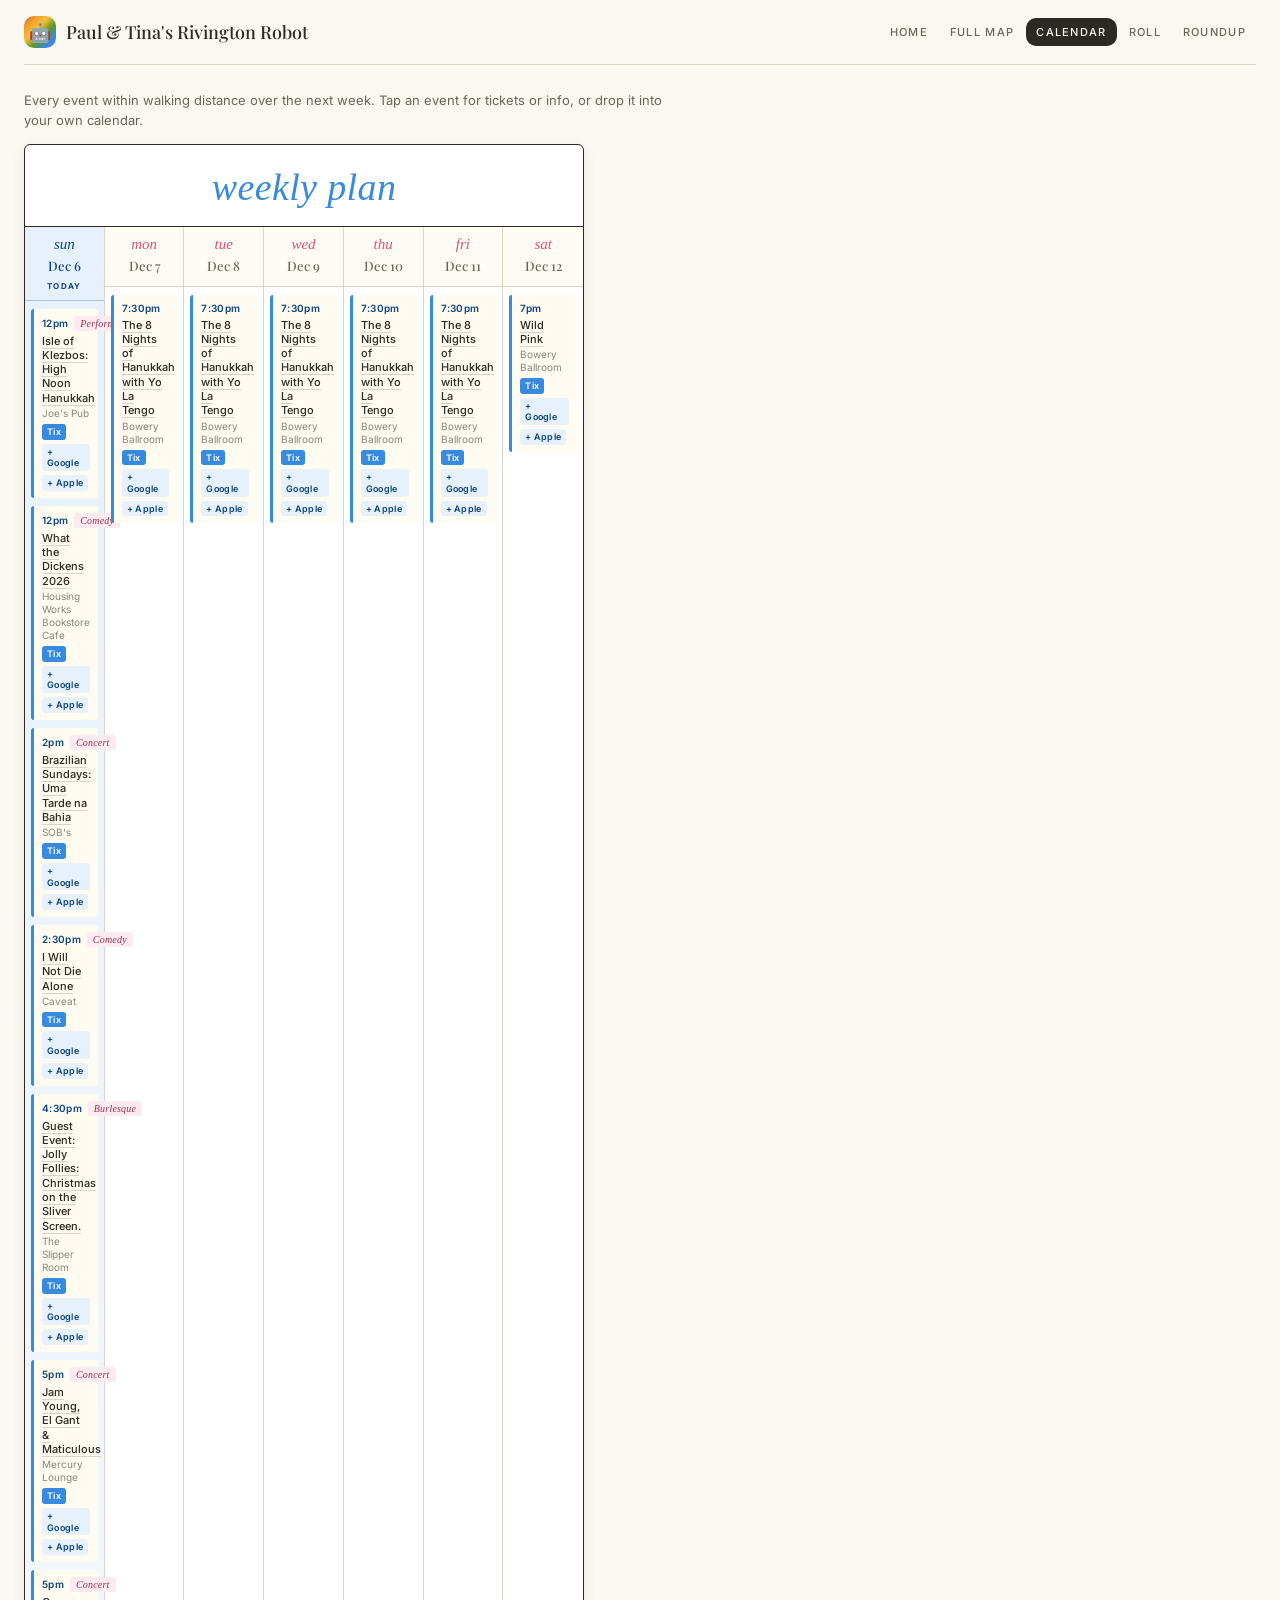
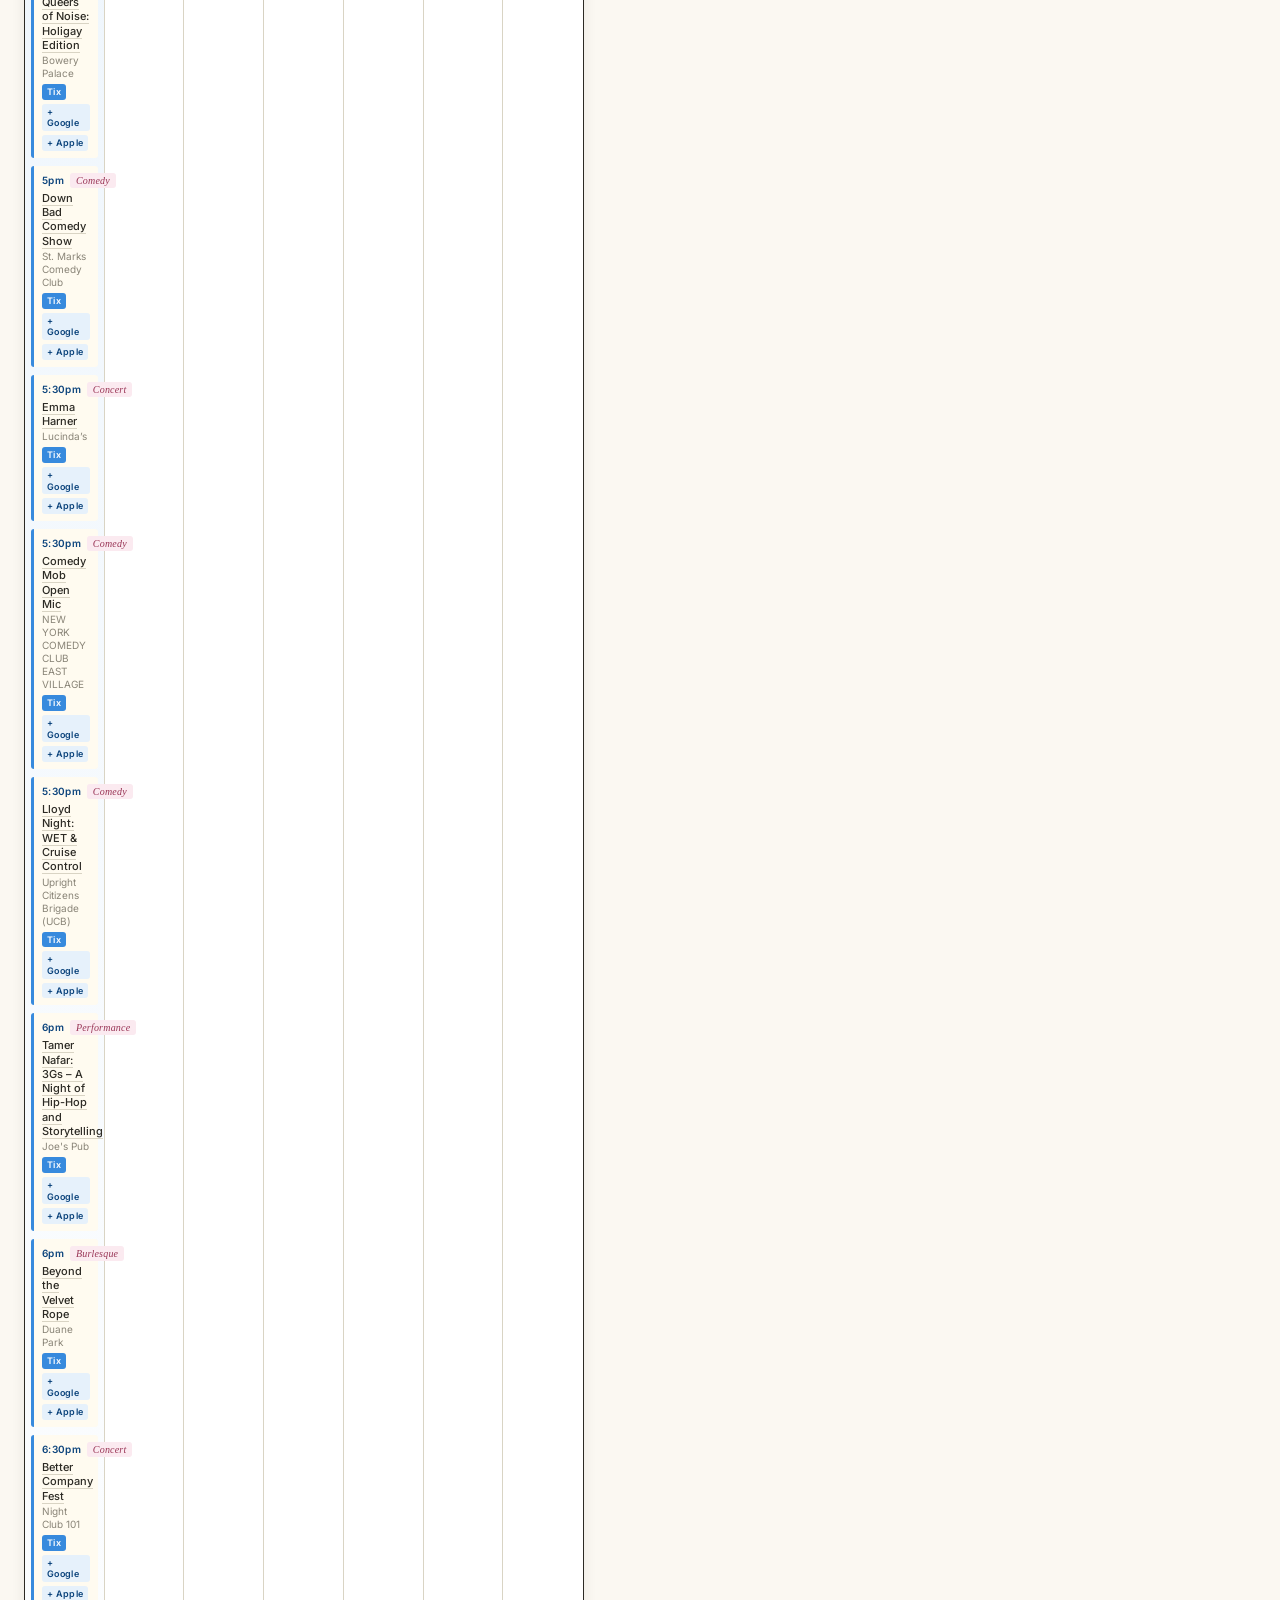
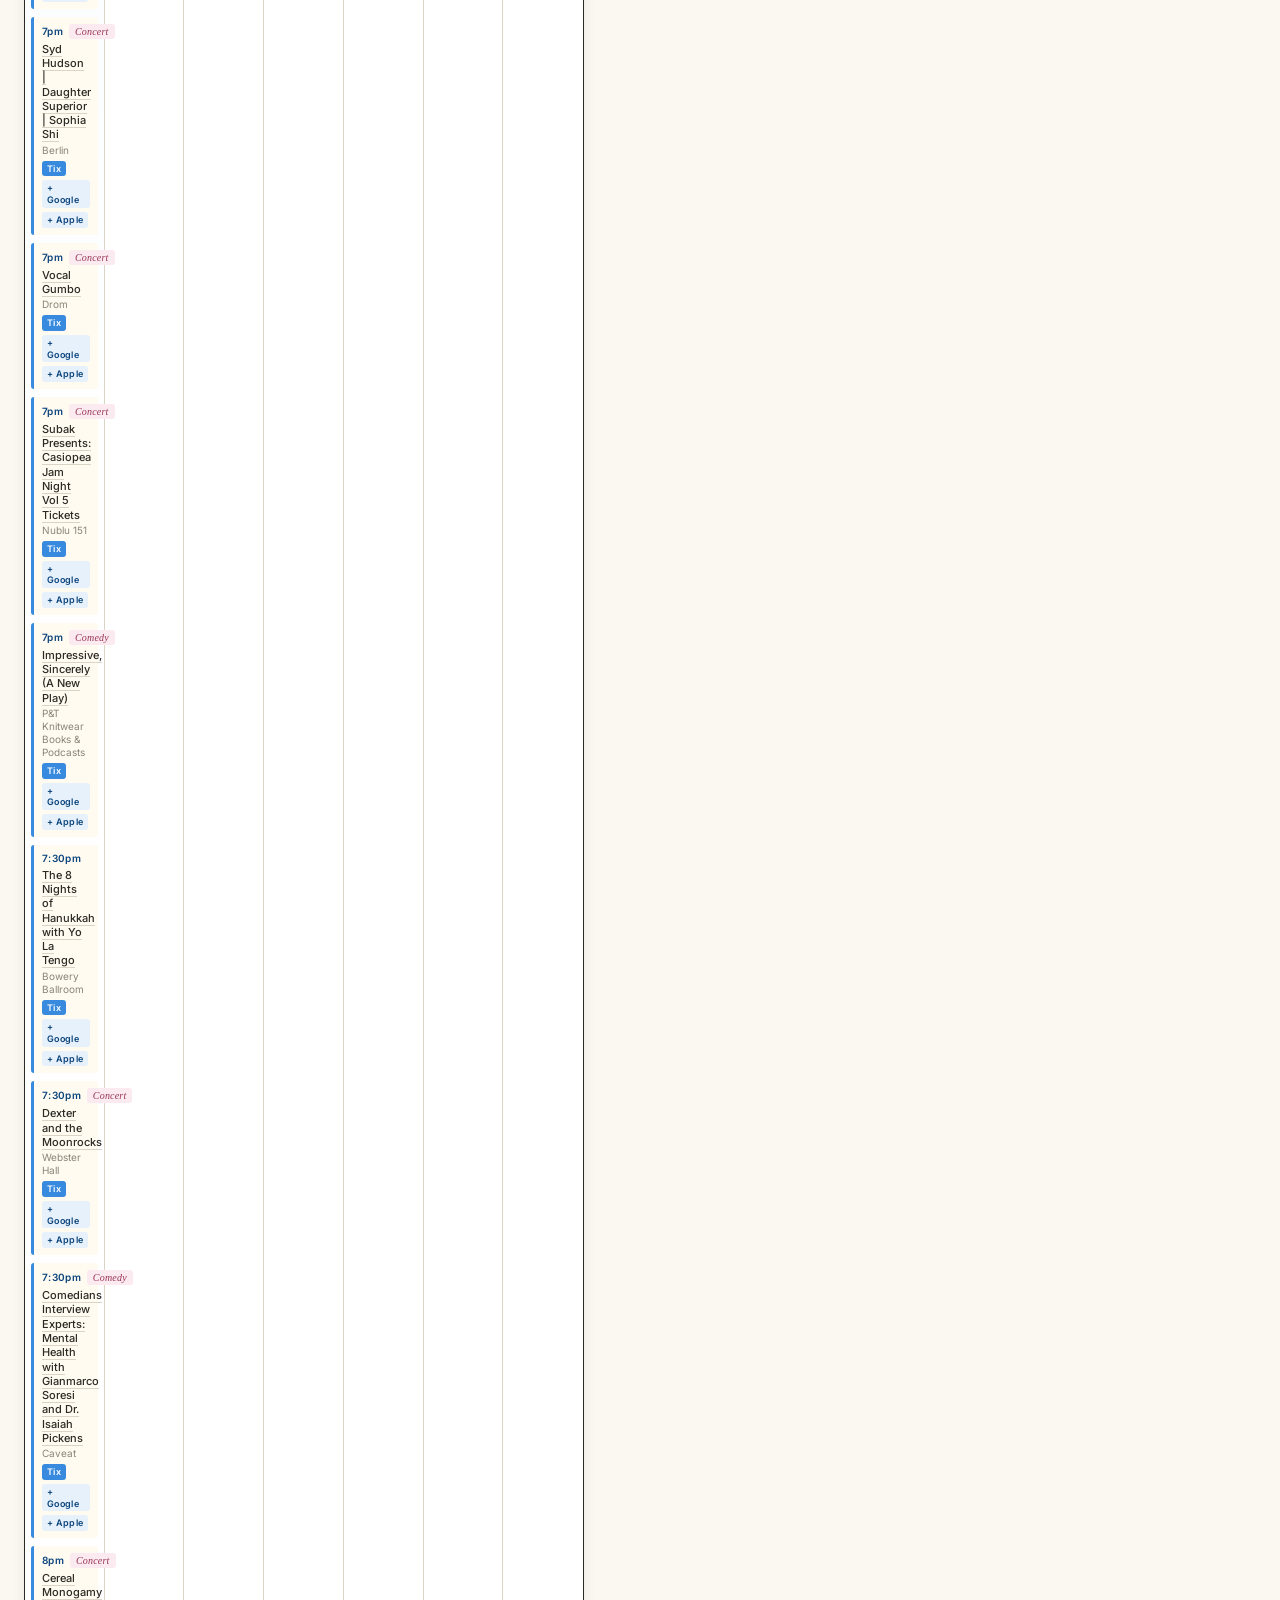
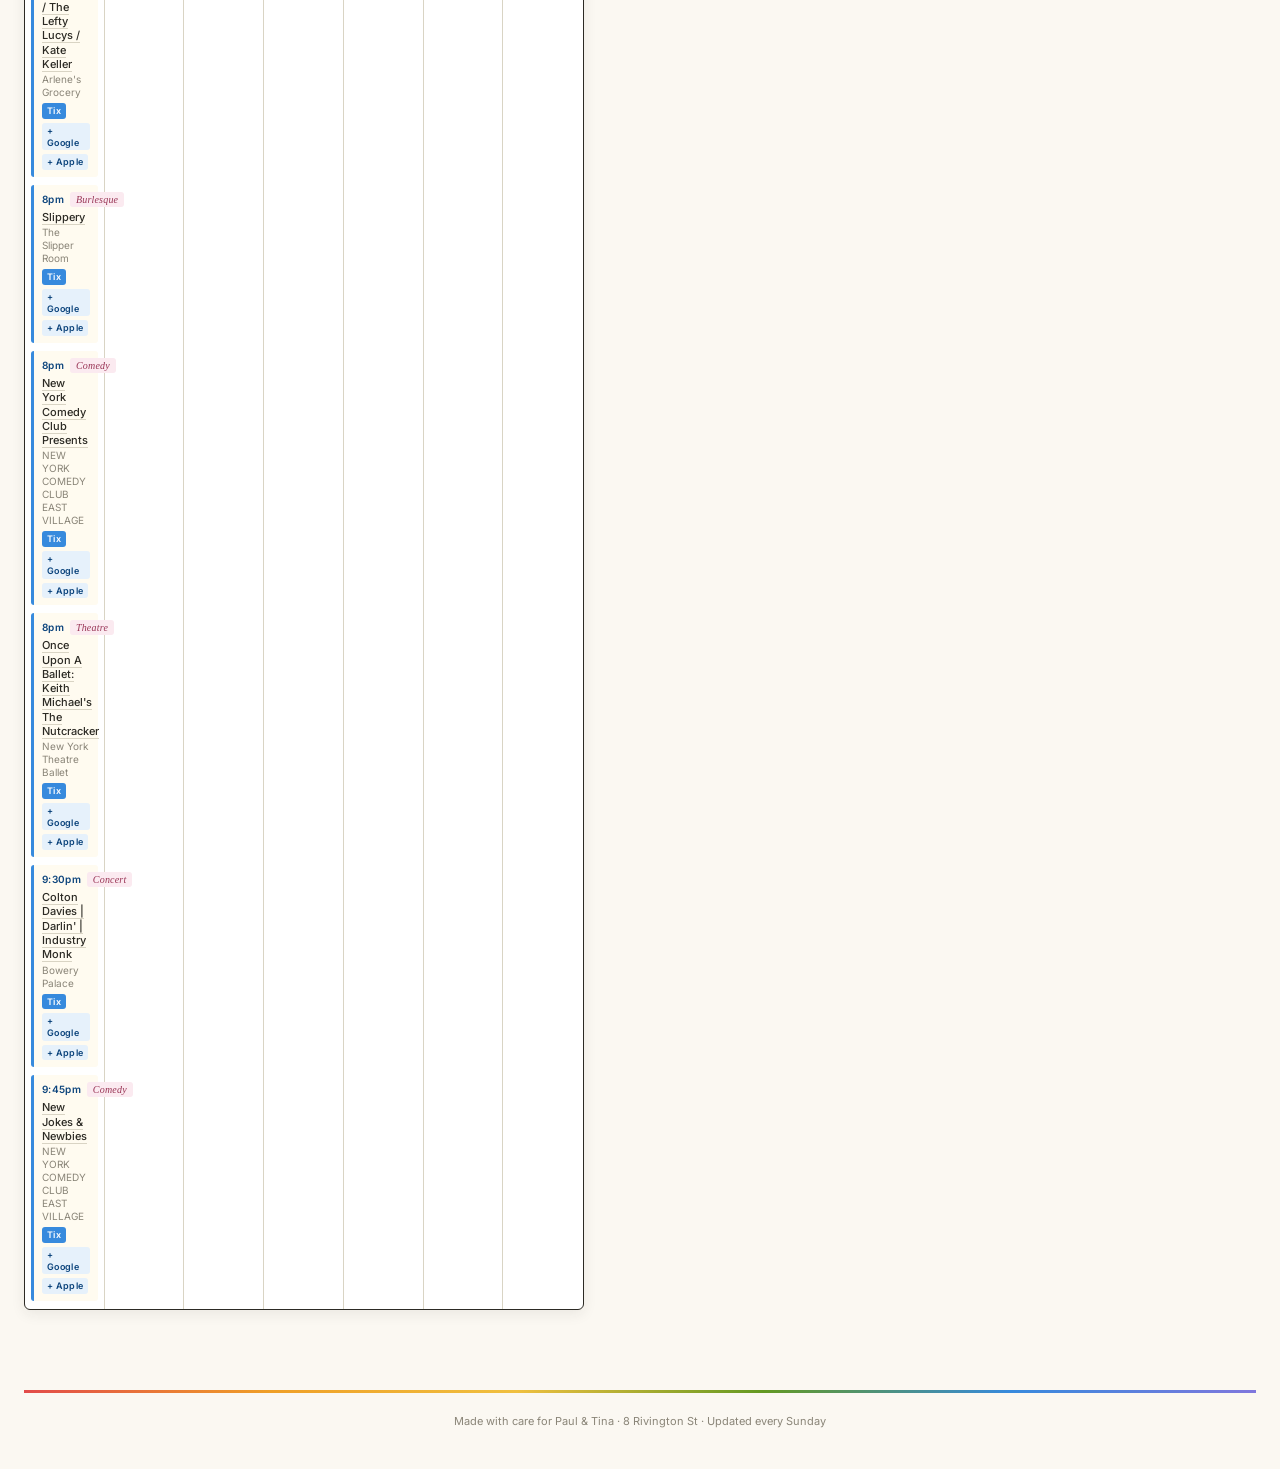
==== commit 8cc7d197: "Dice picks all places, all vibes default on, event kinds, wider calendar, roundup mirrors it - Roll " ====
--- a/calendar.html
+++ b/calendar.html
@@ -4,11 +4,11 @@
 <meta charset="UTF-8">
 <meta name="viewport" content="width=device-width, initial-scale=1.0">
 <title>Calendar · Rivington Robot</title>
-<link rel="stylesheet" href="styles.css?v=4">
+<link rel="stylesheet" href="styles.css?v=6">
 </head>
 <body>
 
-<div class="container">
+<div class="container container-wide">
 
   <nav class="nav">
     <div class="nav-brand">
@@ -37,7 +37,7 @@
   </footer>
 
 </div>
-<script src="js/events.js?v=4"></script>
+<script src="js/events.js?v=6"></script>
 <script>
 try { RobotEvents.initPlanner({ listId: 'cal-list', days: 7, perDay: 50 }); } catch (e) { console.error(e); }
 </script>
--- a/styles.css
+++ b/styles.css
@@ -39,6 +39,7 @@
 a { color: inherit; text-decoration: none; }
 
 .container { max-width: 1080px; margin: 0 auto; padding: 0 24px; }
+.container.container-wide { max-width: 1400px; }
 
 /* ============ TOP NAV ============ */
 .nav {
@@ -294,13 +295,20 @@
   background: #FFFBF0;
   border-left: 3px solid var(--blue);
   border-radius: 3px;
-  padding: 6px 7px;
+  padding: 7px 8px;
   font-size: 11px;
   line-height: 1.3;
   color: var(--ink);
 }
+.plan-ev-top { display: flex; align-items: baseline; justify-content: space-between; gap: 6px; }
 .plan-ev-time { font-weight: 600; color: var(--blue-800); font-size: 10px; letter-spacing: 0.3px; }
-.plan-ev-name { font-weight: 500; margin-top: 2px; }
+.plan-ev-kind {
+  font-family: var(--serif); font-style: italic; font-weight: 500;
+  font-size: 10px; color: var(--pink-800);
+  background: var(--pink-50); padding: 1px 6px; border-radius: 3px;
+  letter-spacing: 0.2px;
+}
+.plan-ev-name { font-weight: 500; margin-top: 3px; }
 .plan-ev-name a { color: var(--ink); text-decoration: none; border-bottom: 1px solid var(--rule); }
 .plan-ev-name a:hover { border-bottom-color: var(--ink); }
 .plan-ev-venue { color: var(--ink-3); font-size: 10px; margin-top: 2px; }
@@ -316,13 +324,116 @@
   text-align: center; padding: 10px 4px; opacity: 0.6;
 }
 
+/* Mobile: stack days as horizontal rows so event text has room. */
 @media (max-width: 760px) {
   .weekly-plan { border-radius: 4px; }
   .weekly-plan-title { font-size: 28px; padding: 10px 0 8px; }
-  .weekly-plan-wrap { overflow-x: auto; -webkit-overflow-scrolling: touch; }
-  .weekly-plan-wrap .weekly-plan-grid { min-width: 820px; }
-  .plan-col { min-height: 260px; }
-  .plan-col-dow { font-size: 14px; }
+  .weekly-plan-grid {
+    grid-template-columns: 1fr;
+  }
+  .plan-col {
+    display: grid;
+    grid-template-columns: 70px 1fr;
+    min-height: 0;
+    border-right: none;
+    border-bottom: 1px solid var(--rule);
+  }
+  .plan-col:last-child { border-bottom: none; }
+  .plan-col-head {
+    border-bottom: none;
+    border-right: 1px solid var(--rule);
+    padding: 14px 6px;
+    display: flex; flex-direction: column; justify-content: center;
+    gap: 2px;
+  }
+  .plan-col.today .plan-col-head { border-bottom: none; border-right-color: var(--blue-300, #A8C4E3); }
+  .plan-col-dow { font-size: 16px; }
+  .plan-col-date { font-size: 12px; margin-top: 2px; }
+  .plan-col-events { padding: 10px 10px; gap: 8px; }
+  .plan-ev { font-size: 12px; padding: 8px 10px; }
+  .plan-ev-time { font-size: 11px; }
+  .plan-ev-venue { font-size: 11px; }
+  .plan-col-empty { text-align: left; padding: 6px 2px; font-size: 11px; }
+}
+
+/* ============ ROUNDUP HYPERLOCAL NEWS ============ */
+.roundup-news { list-style: none; padding: 0; margin: 10px 0 24px; display: flex; flex-direction: column; gap: 14px; }
+.roundup-news li {
+  background: white; border: 1px solid var(--rule); border-radius: 10px;
+  padding: 12px 14px;
+  box-shadow: 0 1px 2px rgba(44, 42, 36, 0.04);
+}
+.news-title { font-family: var(--serif); font-size: 16px; font-weight: 500; line-height: 1.3; }
+.news-title a { color: var(--ink); text-decoration: none; border-bottom: 1px solid var(--rule); }
+.news-title a:hover { border-bottom-color: var(--ink); }
+.news-src { font-family: var(--sans); font-size: 10px; letter-spacing: 1px; color: var(--ink-3); text-transform: uppercase; font-weight: 600; }
+.news-blurb { font-size: 13px; color: var(--ink-2); margin-top: 6px; line-height: 1.5; }
+
+/* ============ MINI CALENDAR (home page: today & tomorrow) ============ */
+.mini-cal {
+  display: grid; grid-template-columns: 1fr 1fr; gap: 12px;
+  margin-top: 4px;
+}
+.mini-day {
+  background: white;
+  border: 1px solid var(--rule);
+  border-radius: 12px;
+  padding: 12px 14px 12px;
+  box-shadow: 0 1px 2px rgba(44, 42, 36, 0.04);
+  display: flex; flex-direction: column;
+  min-height: 150px;
+}
+.mini-day.today {
+  background: linear-gradient(180deg, var(--blue-50) 0%, white 70%);
+  border-color: var(--blue-300, #A8C4E3);
+}
+.mini-day.empty { opacity: 0.7; }
+.mini-head {
+  display: flex; align-items: baseline; justify-content: space-between; gap: 6px;
+  border-bottom: 0.5px dashed var(--rule);
+  padding-bottom: 6px; margin-bottom: 8px;
+}
+.mini-tag {
+  font-size: 9px; letter-spacing: 1.4px; font-weight: 700;
+  color: var(--pink-800);
+  padding: 2px 6px;
+  background: var(--pink-50);
+  border-radius: 3px;
+}
+.mini-day.today .mini-tag { color: var(--blue-800); background: var(--blue-50); }
+.mini-date {
+  font-family: var(--serif); font-size: 13px; color: var(--ink-2);
+}
+.mini-list { list-style: none; padding: 0; margin: 0 0 6px; display: flex; flex-direction: column; gap: 6px; flex: 1; }
+.mini-list li { display: flex; gap: 8px; align-items: baseline; font-size: 12px; line-height: 1.3; }
+.mini-time {
+  flex: none;
+  font-family: var(--serif); font-weight: 500; font-size: 11px;
+  color: var(--blue-800);
+  min-width: 46px;
+}
+.mini-name { flex: 1; min-width: 0; color: var(--ink); display: flex; flex-direction: column; gap: 1px; }
+.mini-name a { color: var(--ink); text-decoration: none; border-bottom: 1px solid var(--rule); align-self: flex-start; }
+.mini-name a:hover { border-bottom-color: var(--ink); }
+.mini-kind {
+  font-family: var(--serif); font-style: italic; font-size: 10px;
+  color: var(--pink-800);
+}
+.mini-none { font-size: 12px; color: var(--ink-3); font-style: italic; flex: 1; }
+.mini-more {
+  font-size: 11px; color: var(--blue-800); text-decoration: none;
+  margin-top: auto; padding-top: 6px;
+  border-top: 0.5px dashed var(--rule);
+  font-weight: 500;
+}
+.mini-more:hover { text-decoration: underline; }
+@media (max-width: 420px) {
+  .mini-cal { gap: 8px; }
+  .mini-day { padding: 10px 11px; }
+  .mini-tag { font-size: 8px; padding: 2px 5px; }
+  .mini-date { font-size: 11px; }
+  .mini-list li { font-size: 11px; }
+  .mini-time { min-width: 40px; font-size: 10px; }
 }
 
 /* ============ BRIEFING ============ */
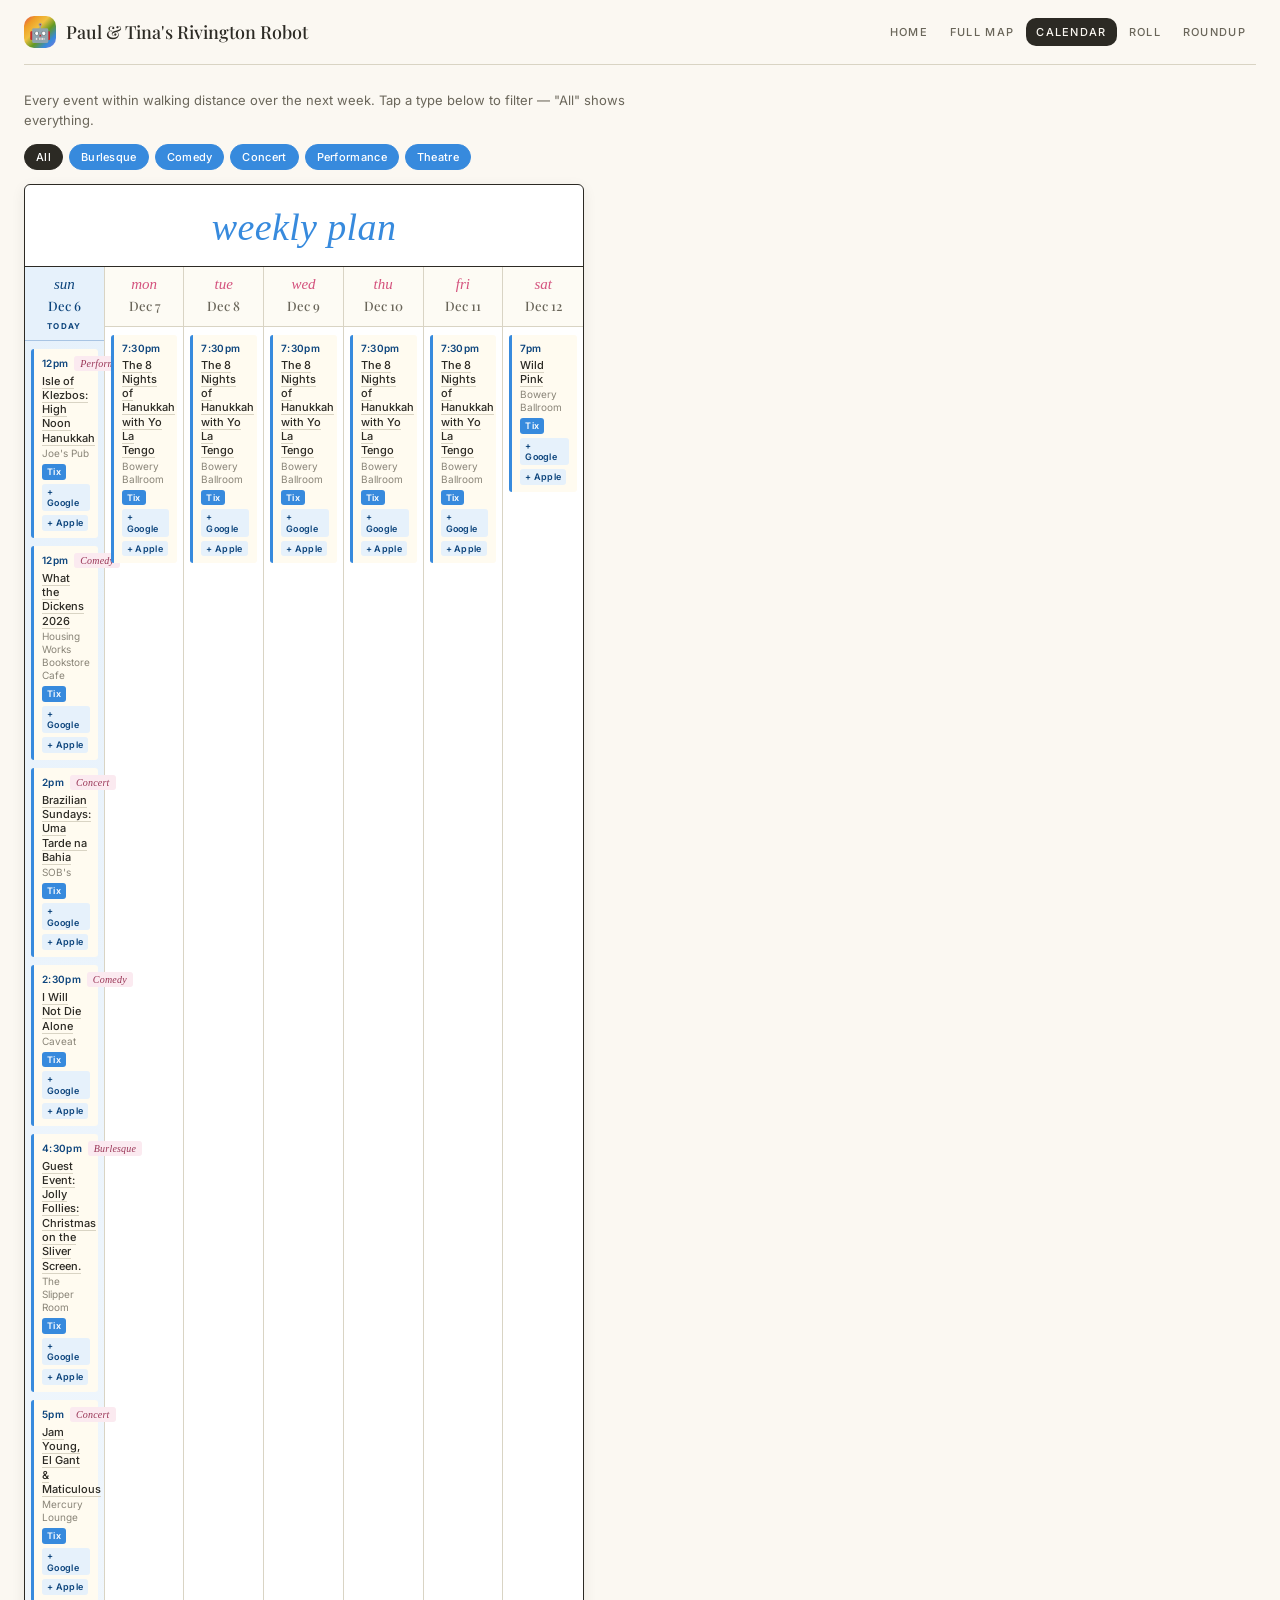
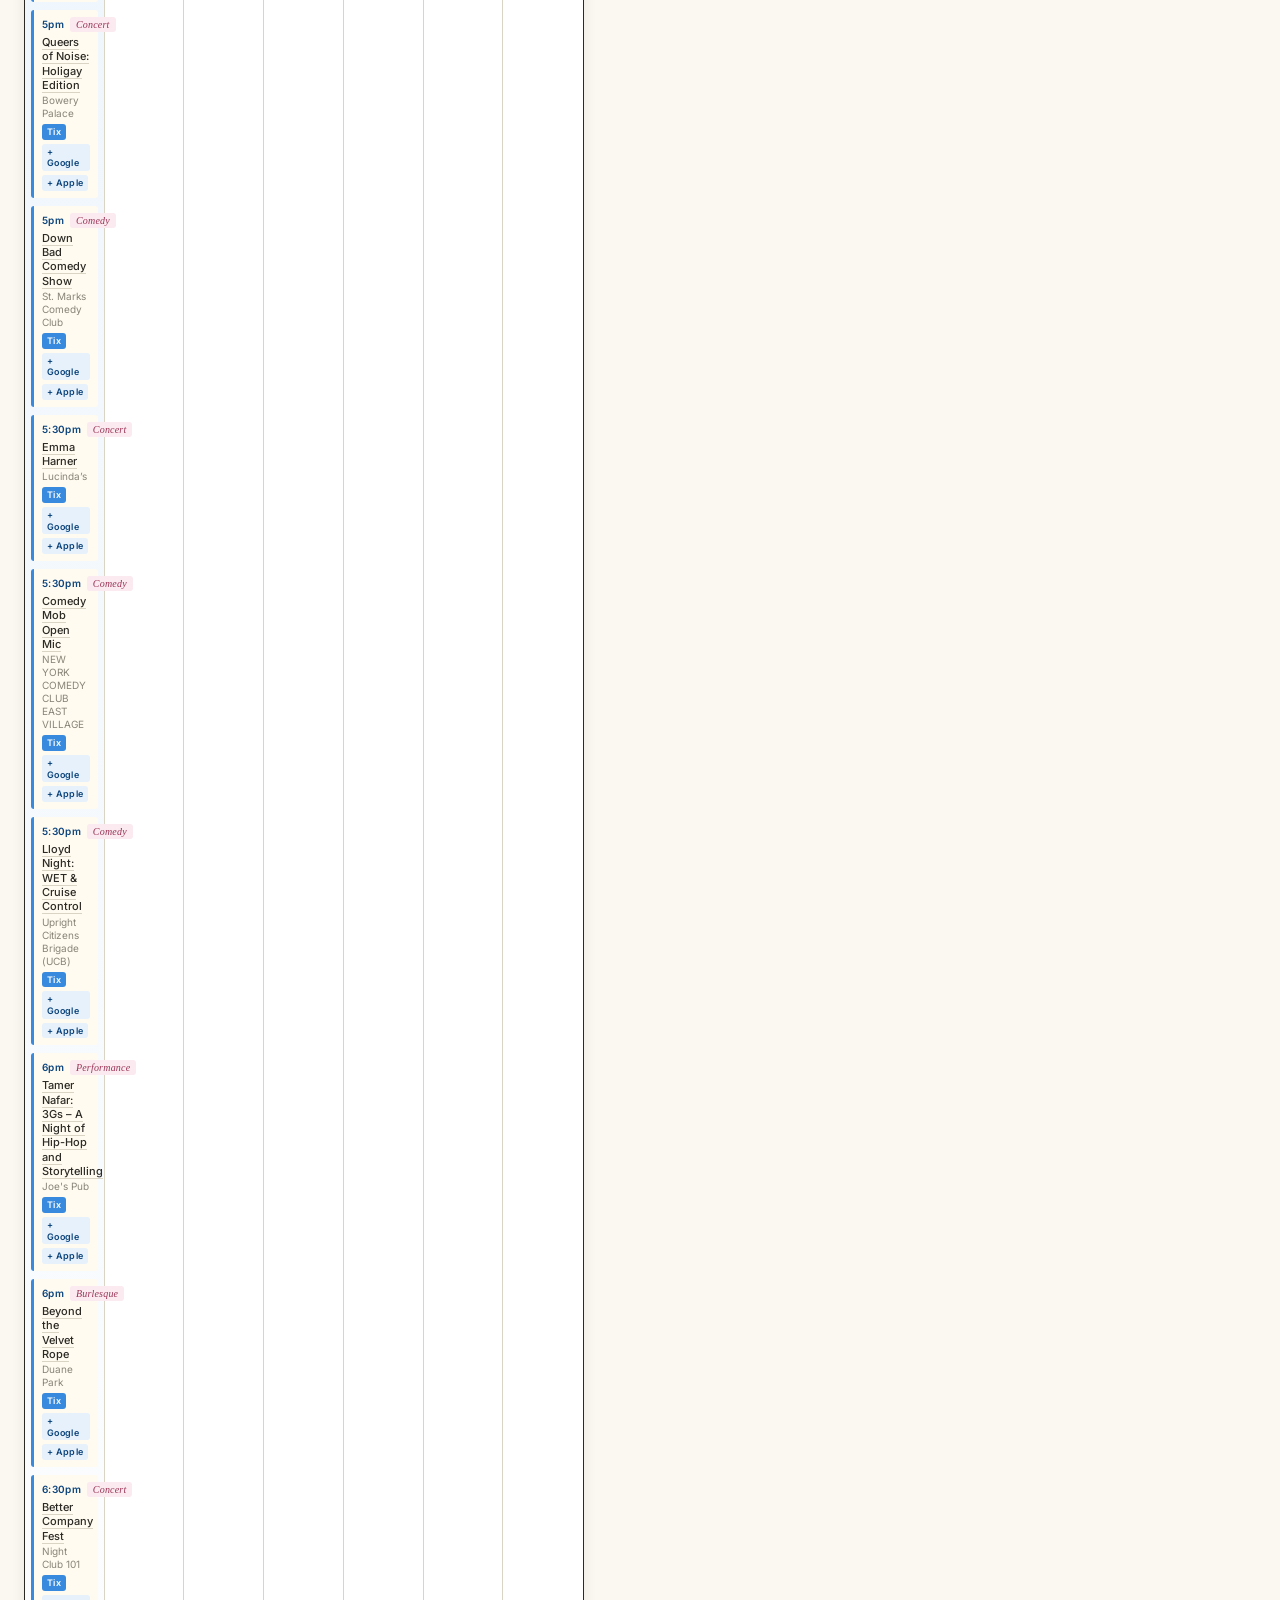
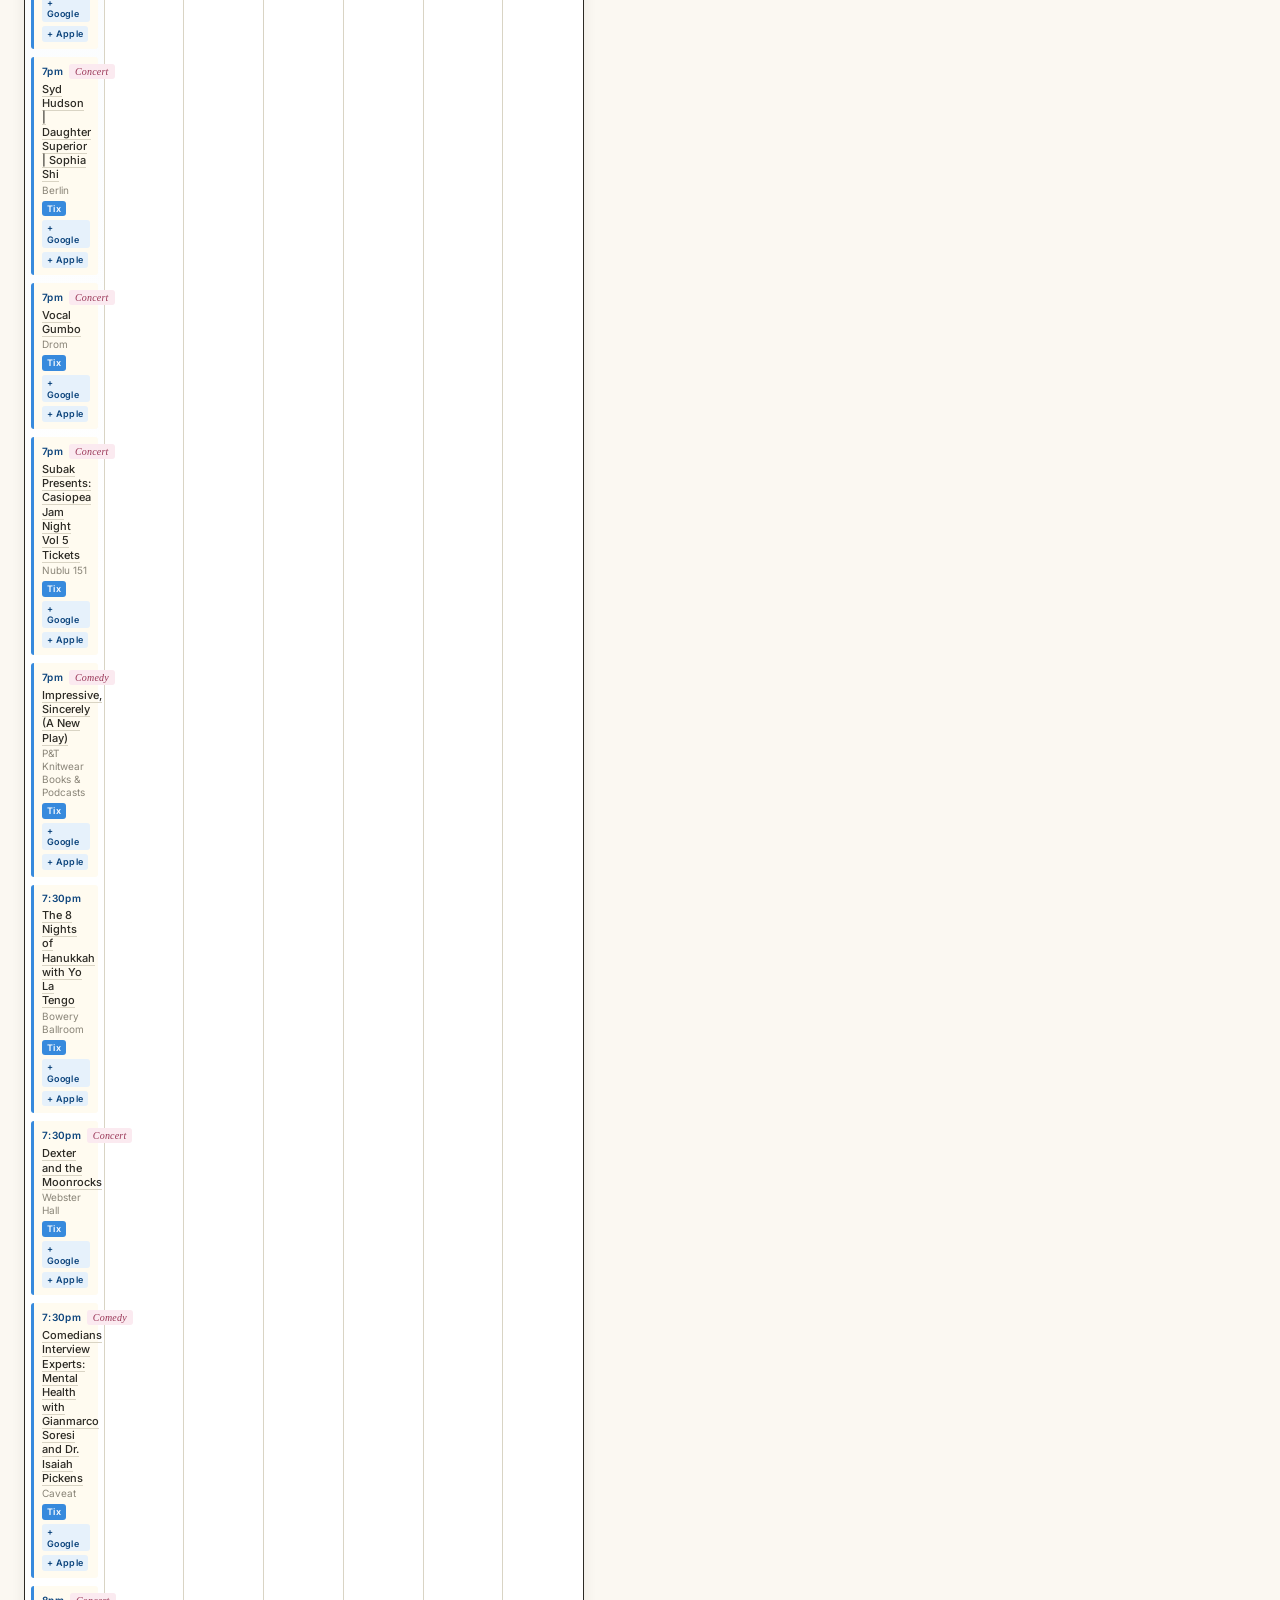
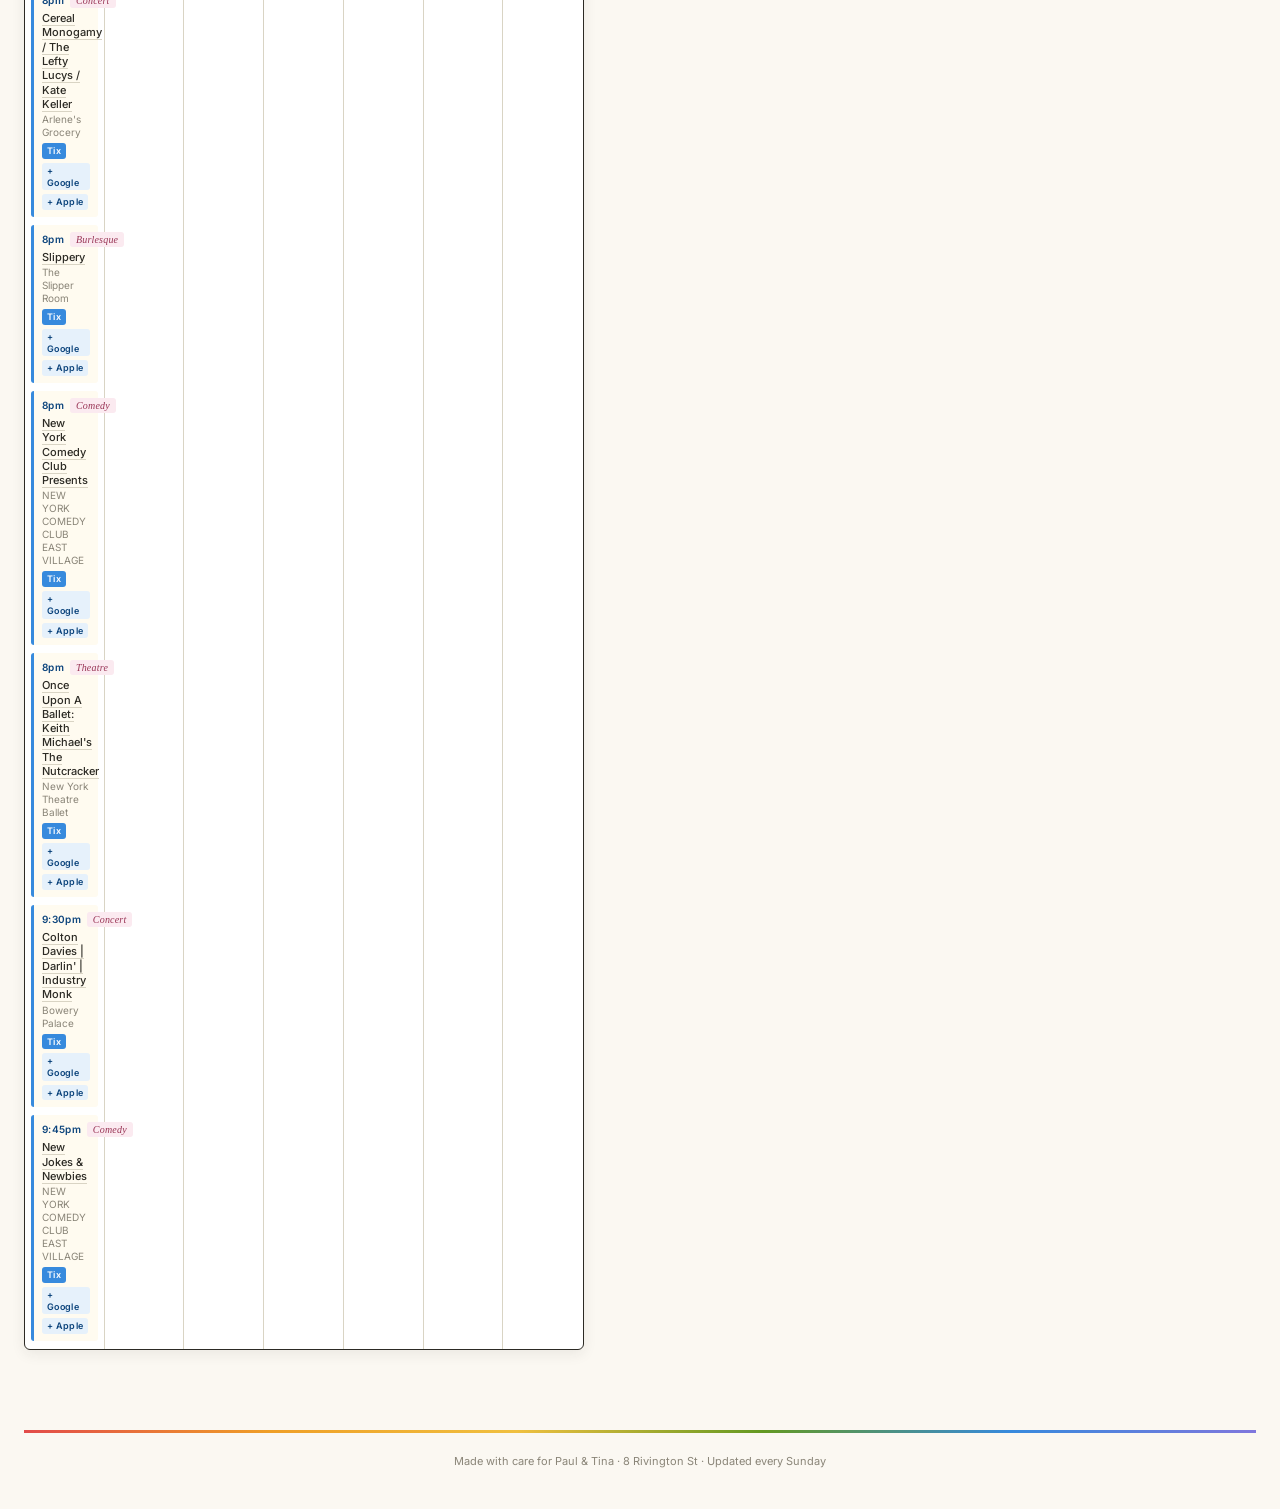
==== commit 0b21ca0b: "Event kind filter chips on home and calendar (roundup unfiltered) - Row of filter chips above Today " ====
--- a/calendar.html
+++ b/calendar.html
@@ -4,7 +4,7 @@
 <meta charset="UTF-8">
 <meta name="viewport" content="width=device-width, initial-scale=1.0">
 <title>Calendar · Rivington Robot</title>
-<link rel="stylesheet" href="styles.css?v=6">
+<link rel="stylesheet" href="styles.css?v=7">
 </head>
 <body>
 
@@ -26,8 +26,9 @@
   </nav>
 
   <section>
-    <p class="section-intro">Every event within walking distance over the next week. Tap an event for tickets or info, or drop it into your own calendar.</p>
+    <p class="section-intro">Every event within walking distance over the next week. Tap a type below to filter — "All" shows everything.</p>
 
+    <div id="cal-chips"></div>
     <div id="cal-list"><p class="event-empty">Loading this week's events…</p></div>
   </section>
 
@@ -37,9 +38,9 @@
   </footer>
 
 </div>
-<script src="js/events.js?v=6"></script>
+<script src="js/events.js?v=7"></script>
 <script>
-try { RobotEvents.initPlanner({ listId: 'cal-list', days: 7, perDay: 50 }); } catch (e) { console.error(e); }
+try { RobotEvents.initPlanner({ listId: 'cal-list', chipsId: 'cal-chips', days: 7, perDay: 50 }); } catch (e) { console.error(e); }
 </script>
 </body>
 </html>
--- a/styles.css
+++ b/styles.css
@@ -356,6 +356,27 @@
   .plan-col-empty { text-align: left; padding: 6px 2px; font-size: 11px; }
 }
 
+/* ============ EVENT KIND FILTER CHIPS ============ */
+.kind-chips {
+  display: flex; flex-wrap: wrap; gap: 6px;
+  margin: 6px 0 14px;
+}
+.kind-chip {
+  font-family: var(--sans);
+  font-size: 11px; font-weight: 500; letter-spacing: 0.3px;
+  background: white; color: var(--ink-2);
+  border: 1px solid var(--rule);
+  padding: 5px 11px;
+  border-radius: 999px;
+  cursor: pointer;
+  transition: background .12s ease, color .12s ease, border-color .12s ease;
+}
+.kind-chip:hover { border-color: var(--ink-3); }
+.kind-chip.on {
+  background: var(--blue); color: white; border-color: var(--blue);
+}
+.kind-chip.kind-all.on { background: var(--ink); border-color: var(--ink); }
+
 /* ============ ROUNDUP HYPERLOCAL NEWS ============ */
 .roundup-news { list-style: none; padding: 0; margin: 10px 0 24px; display: flex; flex-direction: column; gap: 14px; }
 .roundup-news li {
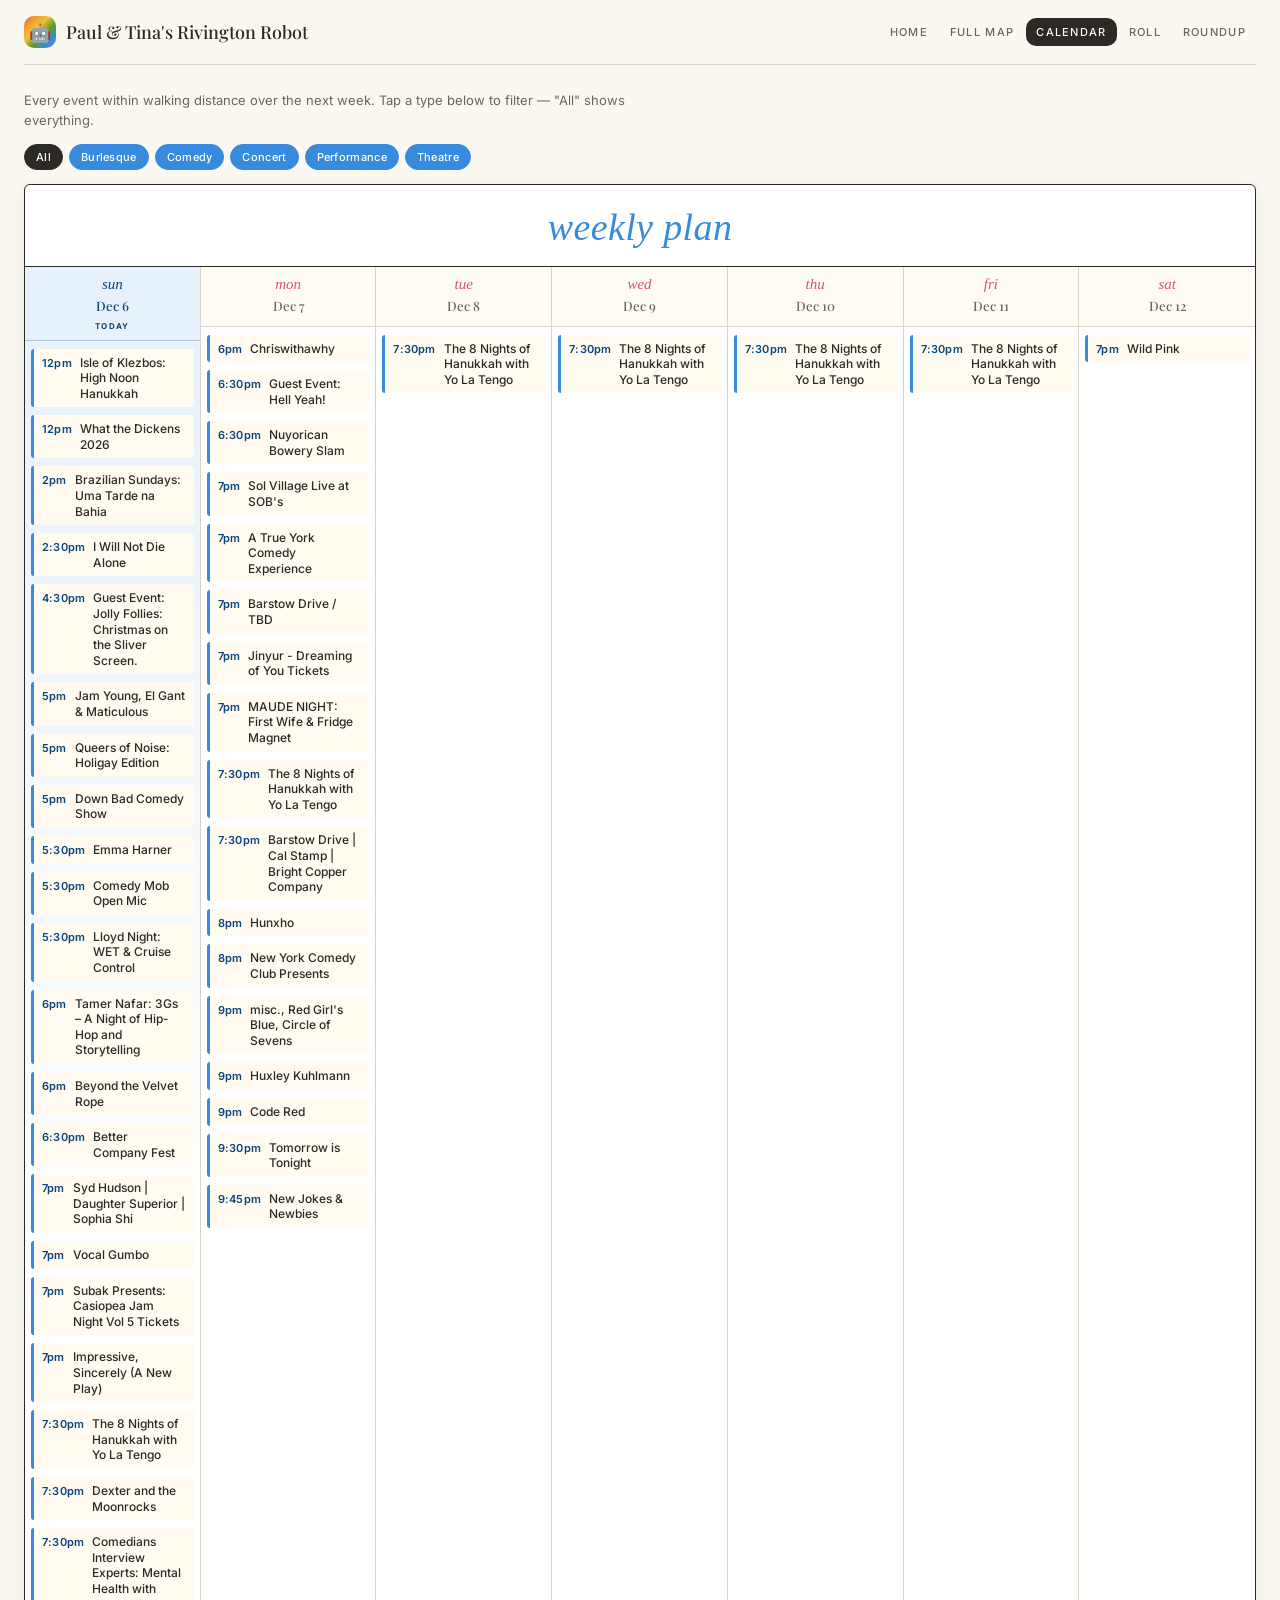
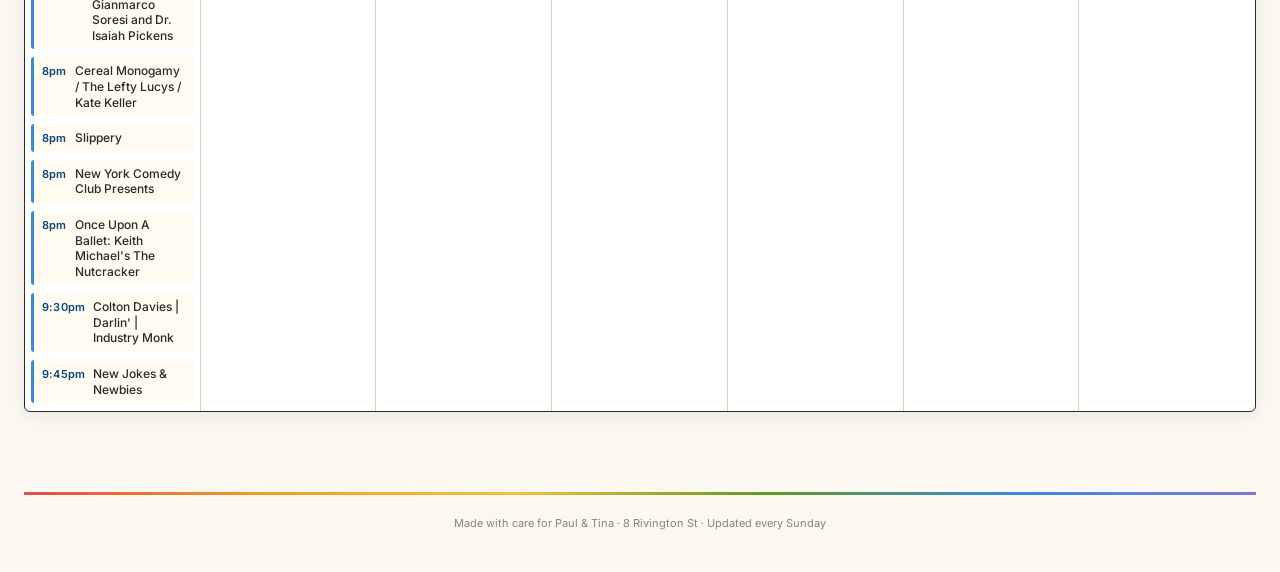
==== commit 0537e5a6: "Fix the real width bug; one-line calendar events; Rivington Herald; roundup links out to calendar Fo" ====
--- a/calendar.html
+++ b/calendar.html
@@ -4,7 +4,7 @@
 <meta charset="UTF-8">
 <meta name="viewport" content="width=device-width, initial-scale=1.0">
 <title>Calendar · Rivington Robot</title>
-<link rel="stylesheet" href="styles.css?v=7">
+<link rel="stylesheet" href="styles.css?v=8">
 </head>
 <body>
 
@@ -38,7 +38,7 @@
   </footer>
 
 </div>
-<script src="js/events.js?v=7"></script>
+<script src="js/events.js?v=8"></script>
 <script>
 try { RobotEvents.initPlanner({ listId: 'cal-list', chipsId: 'cal-chips', days: 7, perDay: 50 }); } catch (e) { console.error(e); }
 </script>
--- a/styles.css
+++ b/styles.css
@@ -295,27 +295,34 @@
   background: #FFFBF0;
   border-left: 3px solid var(--blue);
   border-radius: 3px;
-  padding: 7px 8px;
-  font-size: 11px;
-  line-height: 1.3;
   color: var(--ink);
 }
-.plan-ev-top { display: flex; align-items: baseline; justify-content: space-between; gap: 6px; }
-.plan-ev-time { font-weight: 600; color: var(--blue-800); font-size: 10px; letter-spacing: 0.3px; }
+.plan-ev[open] { background: white; box-shadow: 0 2px 8px rgba(44, 42, 36, 0.08); }
+.plan-ev-summary {
+  display: flex; gap: 8px; align-items: baseline;
+  padding: 6px 8px;
+  font-size: 12px; line-height: 1.3;
+  cursor: pointer;
+  list-style: none;
+}
+.plan-ev-summary::-webkit-details-marker { display: none; }
+.plan-ev-summary::marker { content: ''; }
+.plan-ev-summary:hover { background: rgba(55, 138, 221, 0.06); }
+.plan-ev-time { font-weight: 600; color: var(--blue-800); font-size: 11px; letter-spacing: 0.2px; flex: none; }
+.plan-ev-name { font-weight: 500; color: var(--ink); flex: 1; min-width: 0; }
+.plan-ev-extra { padding: 4px 10px 10px; border-top: 0.5px dashed var(--rule); margin-top: 2px; }
+.plan-ev-kind-row { margin-top: 6px; }
 .plan-ev-kind {
+  display: inline-block;
   font-family: var(--serif); font-style: italic; font-weight: 500;
-  font-size: 10px; color: var(--pink-800);
-  background: var(--pink-50); padding: 1px 6px; border-radius: 3px;
-  letter-spacing: 0.2px;
-}
-.plan-ev-name { font-weight: 500; margin-top: 3px; }
-.plan-ev-name a { color: var(--ink); text-decoration: none; border-bottom: 1px solid var(--rule); }
-.plan-ev-name a:hover { border-bottom-color: var(--ink); }
-.plan-ev-venue { color: var(--ink-3); font-size: 10px; margin-top: 2px; }
-.plan-ev-links { display: flex; flex-wrap: wrap; gap: 4px; margin-top: 4px; }
+  font-size: 11px; color: var(--pink-800);
+  background: var(--pink-50); padding: 2px 8px; border-radius: 3px;
+}
+.plan-ev-venue { color: var(--ink-3); font-size: 11px; margin-top: 4px; }
+.plan-ev-links { display: flex; flex-wrap: wrap; gap: 6px; margin-top: 8px; }
 .plan-ev-links a {
-  font-size: 9px; font-weight: 600; letter-spacing: 0.3px;
-  padding: 2px 5px; border-radius: 3px; text-decoration: none;
+  font-size: 10px; font-weight: 600; letter-spacing: 0.3px;
+  padding: 4px 8px; border-radius: 4px; text-decoration: none;
   background: var(--blue-50); color: var(--blue-800);
 }
 .plan-ev-links a.plan-ev-tix { background: var(--blue); color: white; }
@@ -349,10 +356,10 @@
   .plan-col.today .plan-col-head { border-bottom: none; border-right-color: var(--blue-300, #A8C4E3); }
   .plan-col-dow { font-size: 16px; }
   .plan-col-date { font-size: 12px; margin-top: 2px; }
-  .plan-col-events { padding: 10px 10px; gap: 8px; }
-  .plan-ev { font-size: 12px; padding: 8px 10px; }
-  .plan-ev-time { font-size: 11px; }
-  .plan-ev-venue { font-size: 11px; }
+  .plan-col-events { padding: 10px 10px; gap: 6px; }
+  .plan-ev-summary { padding: 8px 10px; font-size: 13px; }
+  .plan-ev-time { font-size: 12px; min-width: 56px; }
+  .plan-ev-venue { font-size: 12px; }
   .plan-col-empty { text-align: left; padding: 6px 2px; font-size: 11px; }
 }
 
@@ -377,18 +384,114 @@
 }
 .kind-chip.kind-all.on { background: var(--ink); border-color: var(--ink); }
 
-/* ============ ROUNDUP HYPERLOCAL NEWS ============ */
-.roundup-news { list-style: none; padding: 0; margin: 10px 0 24px; display: flex; flex-direction: column; gap: 14px; }
-.roundup-news li {
-  background: white; border: 1px solid var(--rule); border-radius: 10px;
-  padding: 12px 14px;
-  box-shadow: 0 1px 2px rgba(44, 42, 36, 0.04);
-}
-.news-title { font-family: var(--serif); font-size: 16px; font-weight: 500; line-height: 1.3; }
-.news-title a { color: var(--ink); text-decoration: none; border-bottom: 1px solid var(--rule); }
-.news-title a:hover { border-bottom-color: var(--ink); }
-.news-src { font-family: var(--sans); font-size: 10px; letter-spacing: 1px; color: var(--ink-3); text-transform: uppercase; font-weight: 600; }
-.news-blurb { font-size: 13px; color: var(--ink-2); margin-top: 6px; line-height: 1.5; }
+/* ============ THE RIVINGTON HERALD (vintage newspaper) ============ */
+.herald {
+  background: #FDFAF0;
+  color: var(--ink);
+  padding: 18px 28px 22px;
+  margin: 14px 0 28px;
+  border: 1px solid var(--ink);
+  box-shadow: 0 6px 16px rgba(44, 42, 36, 0.14);
+  font-family: var(--serif);
+}
+.herald-masthead { text-align: center; margin-bottom: 18px; }
+.herald-rule-top, .herald-rule-bot { height: 4px; background: var(--ink); margin: 0 0 6px; }
+.herald-rule-bot { margin: 8px 0 14px; height: 3px; border-top: 1px solid var(--ink); background: transparent; border-bottom: 1px solid var(--ink); }
+.herald-rule-mid { height: 1px; background: var(--ink); margin: 8px 20% 8px; }
+.herald-meta-top, .herald-meta-bot {
+  display: flex; justify-content: space-between; align-items: center;
+  font-family: var(--sans); font-size: 10px; letter-spacing: 1.6px;
+  font-weight: 600; text-transform: uppercase; color: var(--ink);
+  padding: 2px 4px;
+}
+.herald-title {
+  font-family: var(--serif); font-weight: 700;
+  font-size: 56px; line-height: 0.95; letter-spacing: -0.02em;
+  margin: 4px 0 6px;
+  color: var(--ink);
+  font-variant: small-caps;
+}
+.herald-strap {
+  font-style: italic; font-size: 13px; color: var(--ink-2);
+  margin-bottom: 4px;
+}
+
+.herald-body { }
+.herald-story { break-inside: avoid; margin-bottom: 18px; }
+.herald-kicker {
+  font-family: var(--sans); font-size: 9px; letter-spacing: 1.8px;
+  font-weight: 700; color: var(--red-800); text-transform: uppercase;
+  margin-bottom: 4px;
+}
+.herald-headline {
+  font-family: var(--serif); font-weight: 700;
+  line-height: 1.1; letter-spacing: -0.01em;
+  margin: 0 0 4px; color: var(--ink);
+}
+.herald-lead .herald-headline { font-size: 30px; }
+.herald-story:not(.herald-lead) .herald-headline { font-size: 18px; }
+.herald-headline a { color: var(--ink); text-decoration: none; }
+.herald-headline a:hover { text-decoration: underline; }
+.herald-byline {
+  font-family: var(--serif); font-style: italic;
+  font-size: 12px; color: var(--ink-2);
+  margin-bottom: 6px;
+  border-bottom: 0.5px solid var(--rule);
+  padding-bottom: 4px;
+}
+.herald-blurb {
+  font-size: 13.5px; line-height: 1.55; color: var(--ink);
+  margin: 0 0 6px;
+  font-family: var(--serif);
+}
+.herald-lead .herald-blurb::first-letter {
+  font-size: 44px; float: left; line-height: 0.9; padding: 4px 6px 0 0;
+  font-weight: 700;
+}
+.herald-more {
+  font-family: var(--sans); font-size: 10px; letter-spacing: 1.2px;
+  font-weight: 700; color: var(--red-800); text-transform: uppercase;
+  text-decoration: none;
+}
+.herald-more:hover { text-decoration: underline; }
+
+.herald-lead {
+  padding-bottom: 14px;
+  margin-bottom: 14px;
+  border-bottom: 1px solid var(--ink);
+}
+.herald-columns {
+  column-count: 3;
+  column-gap: 22px;
+  column-rule: 1px solid var(--rule);
+}
+@media (max-width: 900px) { .herald-columns { column-count: 2; } }
+@media (max-width: 560px) {
+  .herald { padding: 14px 16px 18px; }
+  .herald-title { font-size: 36px; }
+  .herald-strap { font-size: 11px; }
+  .herald-meta-top, .herald-meta-bot { font-size: 9px; letter-spacing: 1.2px; flex-wrap: wrap; gap: 4px; }
+  .herald-lead .herald-headline { font-size: 22px; }
+  .herald-columns { column-count: 1; }
+}
+
+/* ============ ROUNDUP CALENDAR LINK ============ */
+.roundup-cal-link {
+  display: block;
+  background: linear-gradient(135deg, var(--blue-50) 0%, #F2EDFB 100%);
+  border: 1px solid #C9D4E9;
+  border-radius: 14px;
+  padding: 18px 22px;
+  margin: 18px 0 24px;
+  text-decoration: none;
+  color: var(--ink);
+  transition: transform .15s ease, box-shadow .15s ease;
+  box-shadow: 0 2px 4px rgba(44, 42, 36, 0.05);
+}
+.roundup-cal-link:hover { transform: translateY(-2px); box-shadow: 0 10px 22px rgba(55, 138, 221, 0.18); }
+.rc-eyebrow { font-size: 10px; letter-spacing: 2px; font-weight: 700; color: var(--blue-800); text-transform: uppercase; margin-bottom: 6px; }
+.rc-title { font-family: var(--serif); font-size: 22px; font-weight: 500; letter-spacing: -0.01em; margin-bottom: 4px; }
+.rc-sub { font-size: 13px; color: var(--ink-2); line-height: 1.5; }
 
 /* ============ MINI CALENDAR (home page: today & tomorrow) ============ */
 .mini-cal {
@@ -884,4 +987,4 @@
 .cal-day { font-family: var(--serif); font-size: 18px; margin: 24px 0 8px; }
 .roundup-date { font-size: 12px; letter-spacing: 1px; color: var(--orange-800); text-transform: uppercase; }
 .roundup-list { margin: 0; padding-left: 18px; font-size: 14px; line-height: 1.7; }
-#cal-list, #roundup-body { text-align: left; max-width: 560px; width: 100%; }
+#cal-list, #roundup-body { text-align: left; width: 100%; }
